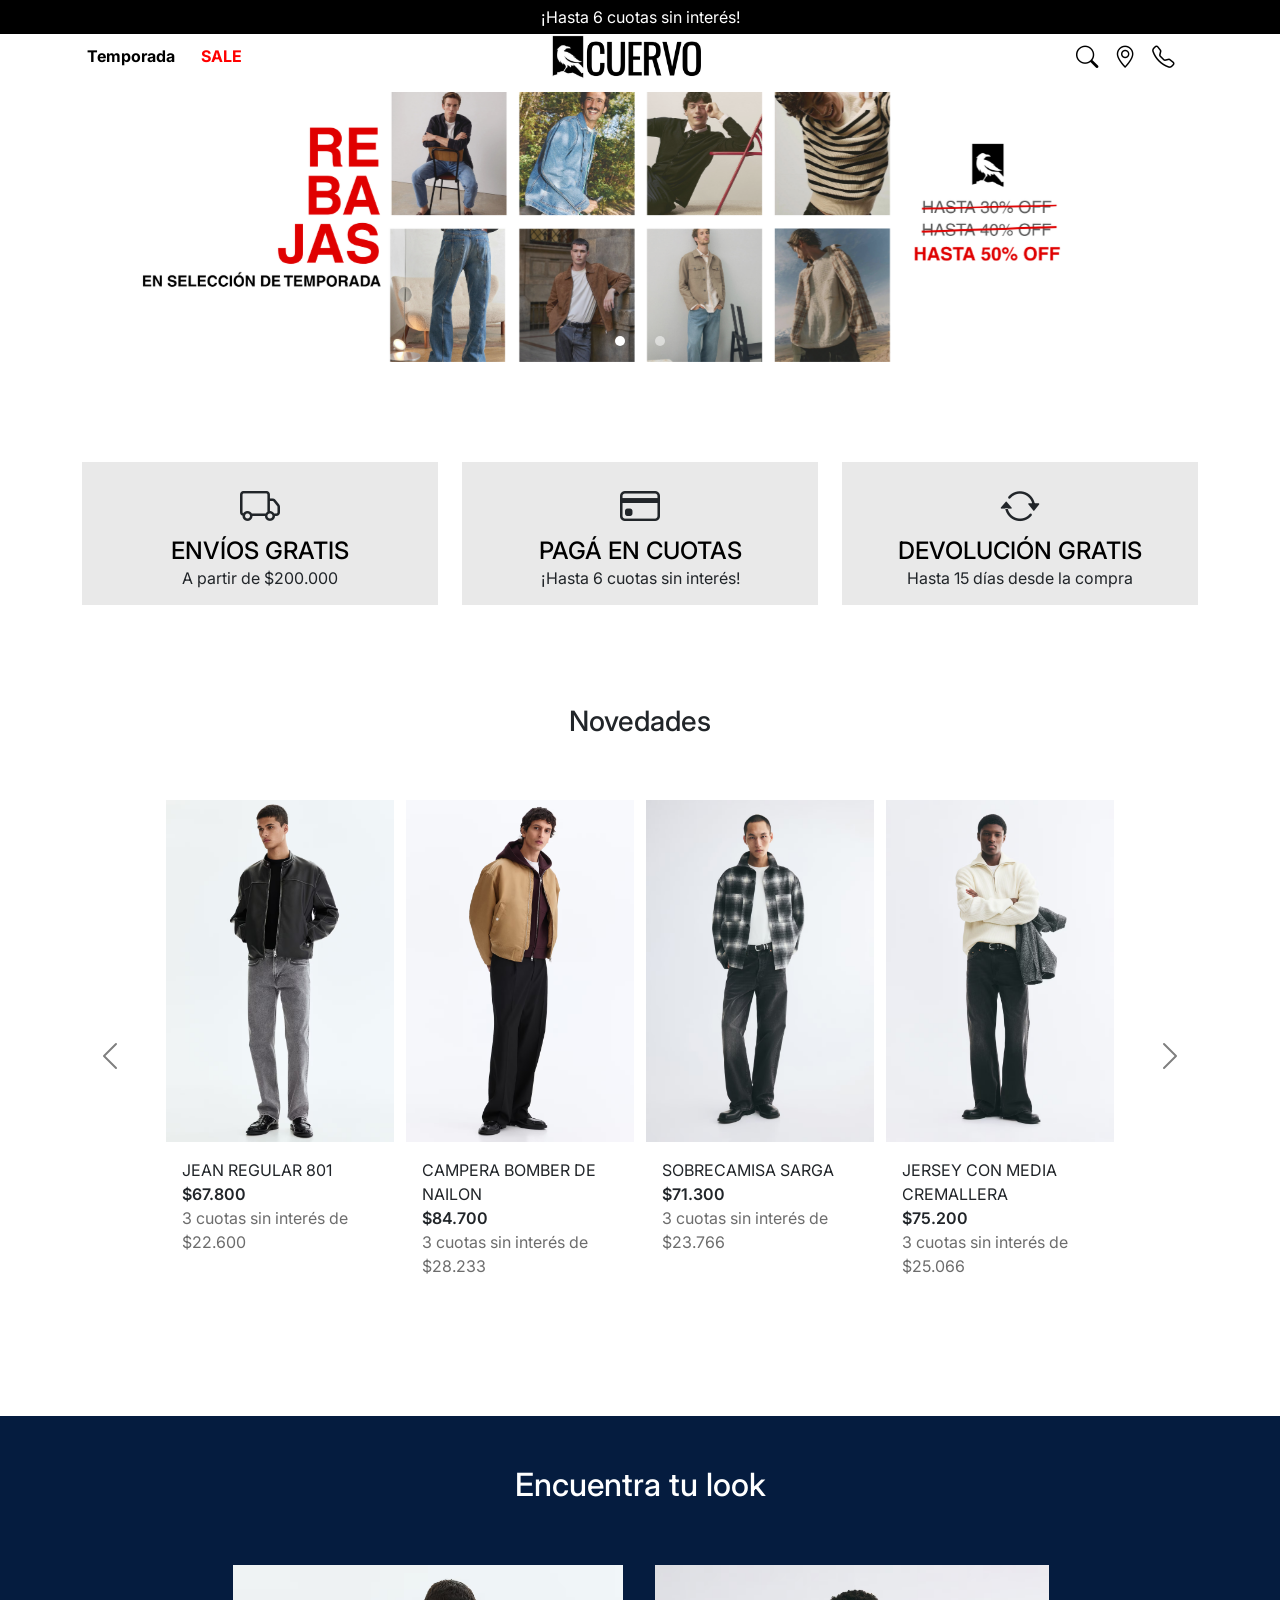
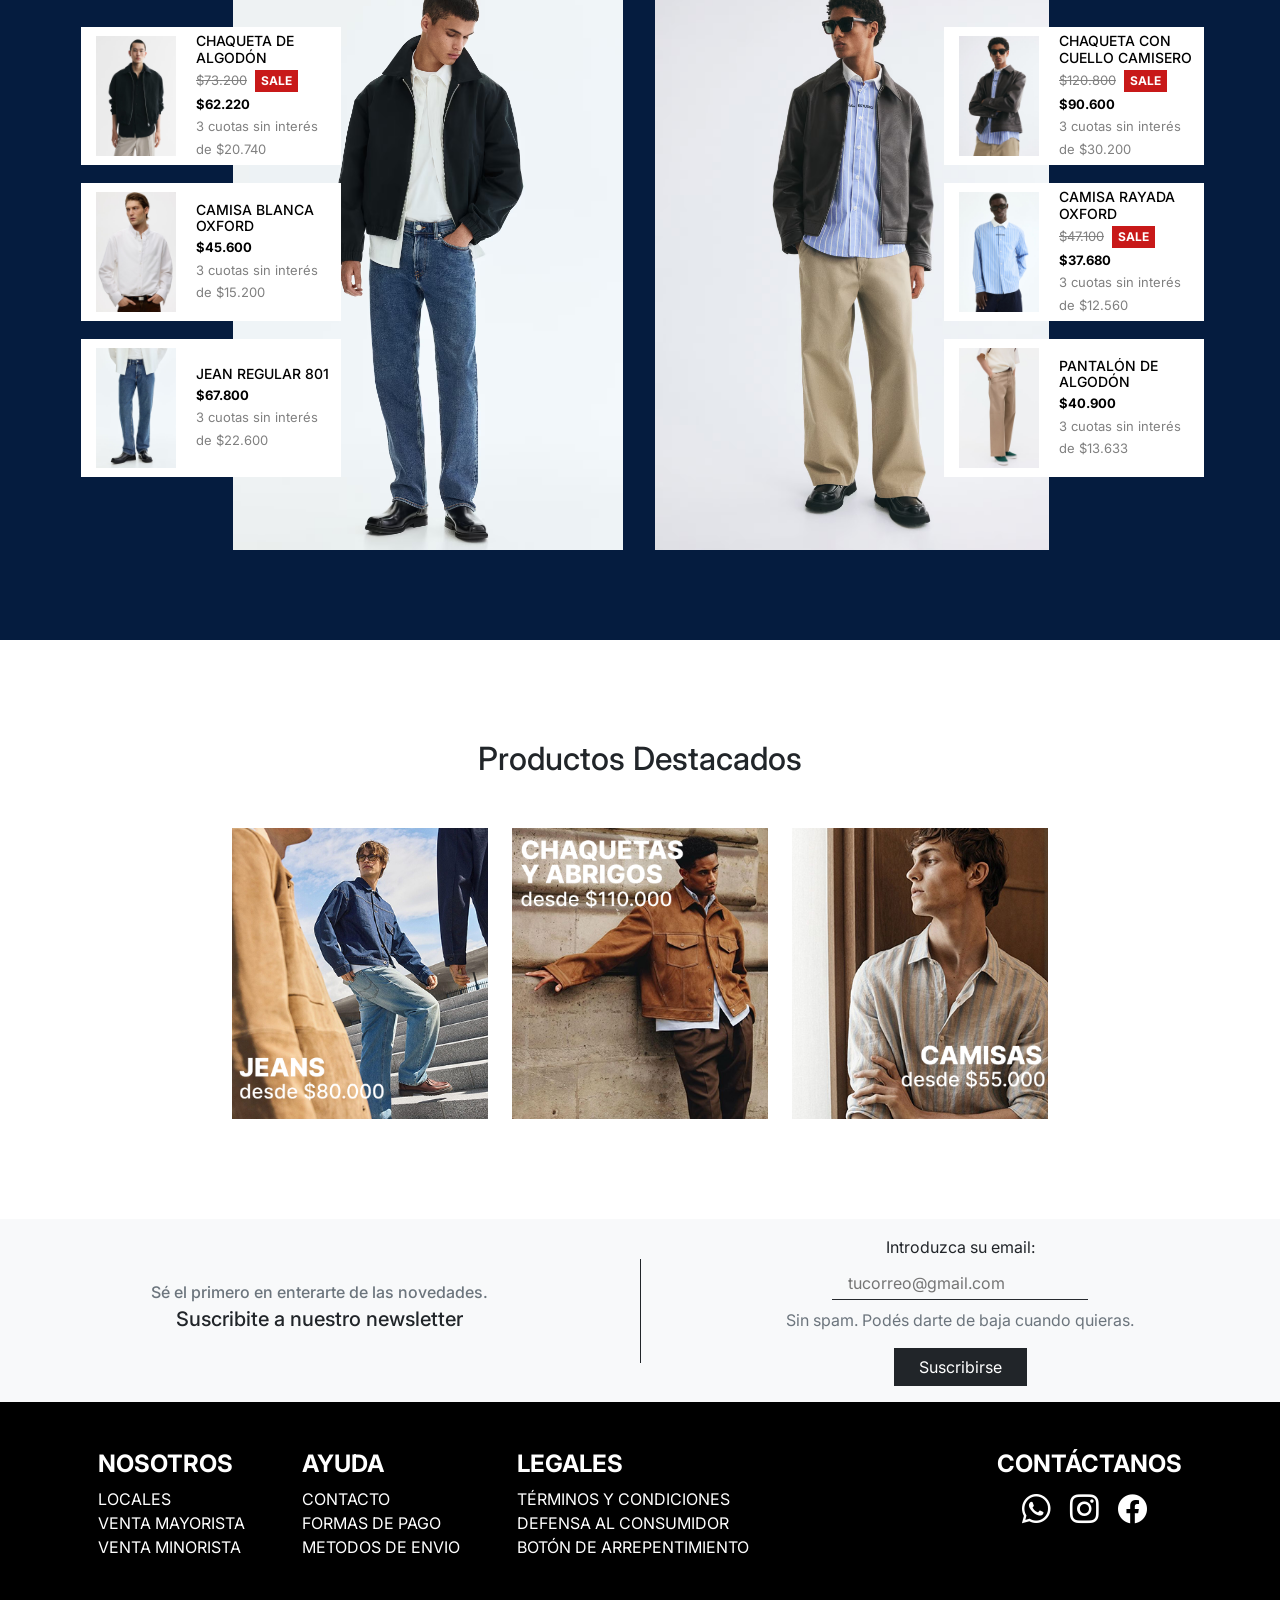
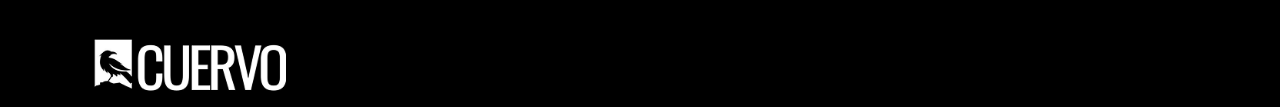
==== index.html @ cdcd6f5b "Update index.html" ====
<!DOCTYPE html>
<html lang="es">
<head>
    <meta charset="UTF-8">
    <meta name="viewport" content="width=device-width, initial-scale=1.0">
    <title>Home</title>

    <link href="https://cdn.jsdelivr.net/npm/bootstrap@5.3.8/dist/css/bootstrap.min.css" rel="stylesheet" integrity="sha384-sRIl4kxILFvY47J16cr9ZwB07vP4J8+LH7qKQnuqkuIAvNWLzeN8tE5YBujZqJLB" crossorigin="anonymous">
    
    <!--ICONOS DE BOOTSTRAP-->
    <link rel="stylesheet" href="https://cdn.jsdelivr.net/npm/bootstrap-icons@1.13.2/font/bootstrap-icons.min.css">

    <!-- CSS propio: debe ir después de Bootstrap -->
    <link rel="stylesheet" href="styles.css">

    <link rel="shortcut icon" href="IMAGENES HOME/cuervoblack.png" type="image/png">

    <!-- Fuente Inter -->
    <link href="https://fonts.googleapis.com/css2?family=Inter:wght@400;500;600;700&display=swap" rel="stylesheet">
</head>

<body>
    <h1 class="visually-hidden">Cuervo – Indumentaria</h1>

<header> <!--encabezado del sitio: carrusel con mensajes + barra de navegacion-->
    <div id="mensajes" class="carousel slide" data-bs-ride="carousel" data-bs-pause="false" data-bs-interval="3000">
        <!--data-bs-pause="false": por defecto el carrusel se pausa en hover, asi no se pausa cuando se le pasa el mouse por encima-->

        <div class="carousel-inner">

            <div class="carousel-item active">
                <p class="mensaje-promo">¡Hasta 6 cuotas sin interés!</p>
            </div>

            <div class="carousel-item">
                <p class="mensaje-promo">¡Envíos a todo el país!</p>
            </div>

            <div class="carousel-item">
                <p class="mensaje-promo">¡Descubrí tu próximo look!</p>
            </div>
        </div>
    </div>


<nav class="navbar bg-white" id="cabecera">
    <!--navbar: establece que el elemento es una barra de navegacion-->
    <div class="container">
        <div class="row align-items-center w-100">

            <!-- Enlaces-->
            <div class="col d-none d-xl-flex">
                <ul class="nav nav-underline flex-nowrap">
                    <li class="nav-item">
                        <a class="nav-link enlaces-paginas" aria-current="page" href="temporada.html">Temporada</a>
                    </li>
                    
                    <li class="nav-item">
                        <a class="nav-link enlaces-paginas" id="enlace-sale" href="sale.html">SALE</a>
                    </li>
                </ul>
            </div>

            <!-- menu desplegable para celulares -->
            <div class="col-auto menu-movil d-flex align-items-center gap-3 d-xl-none">
                <div class="dropdown">
                    <button class="btn p-0 border-0" type="button"
                            data-bs-toggle="dropdown" aria-expanded="false"
                            aria-label="Abrir menú">
                        <i class="bi bi-list icono-cabecera"></i>
                    </button>

                    <ul class="dropdown-menu menu-desplegable-movil">
    <li><a class="dropdown-item enlaces-paginas" href="temporada.html">Temporada</a></li>
    <li><a class="dropdown-item enlaces-paginas" id="enlace-sale" href="sale.html">SALE</a></li>
    <li><hr class="dropdown-divider"></li>
    <li><a class="dropdown-item enlaces-paginas" href="locales.html"><i class="bi bi-geo-alt me-2"></i>Ubicación</a></li>
    <li><a class="dropdown-item enlaces-paginas" href="contactanos.html"><i class="bi bi-people me-2"></i>Contáctanos</a></li>
</ul>
                </div>

                <!-- buscador movil -->
<button class="icono-cabecera border-0 bg-transparent p-0" 
        type="button" 
        data-bs-toggle="modal" 
        data-bs-target="#modalBusqueda"
        aria-label="Buscar">
    <i class="bi bi-search"></i>
</button>            </div>

            <div class="col-auto logo-cabecera">
                <!--col-auto hace que el elemento ocupe solo el ancho que necesita su contenido. Todo el resto de espacio que sobra se divide en partes iguales entre los dos col -> el logo queda exactamente en el centro-->
                <a class="navbar-brand m-0" href="index.html">
                    <!--navbar-brand: clase de Bootstrap para el logo o nombre de la marca dentro de un navbar. Pone margin para separarlo del siguiente elemento, padding, sin subrayado al pasar mouse (como tiene <a>)...-->
                    <img src="IMAGENES HOME/logo-blanco.png" alt="logo blanco Cuervo" id="imagen-cabecera">
                </a>
            </div>

            <!-- iconos -->
           <div id="opciones-cabecera" class="col d-none d-xl-flex justify-content-end align-items-center gap-3">
    <!-- BUSCADOR PC -->
<button class="icono-cabecera border-0 bg-transparent p-0"
        type="button"
        data-bs-toggle="modal"
        data-bs-target="#modalBusqueda"
        aria-label="Buscar">
    <i class="bi bi-search"></i>
</button>
    <a class="icono-cabecera" href="locales.html" title="Ubicación">
        <i class="bi bi-geo-alt"></i>
    </a>
    <a class="icono-cabecera" href="contactanos.html" title="Contáctanos">
        <i class="bi bi-telephone"></i>
    </a>
</div>

            <!-- cuenta y bolso para celulares -->
            <div class="col-auto iconos-movil d-flex align-items-center gap-3 d-xl-none">
                                
            </div>

        </div>
    </div>
</nav>

</header>


    <!-- Bootstrap: activa el carrusel y permite el deslizamiento -->
    <div id="bannerCarrusel" class="carousel slide" data-bs-ride="carousel" data-bs-interval="3000">

        <!-- Bootstrap: muestra los indicadores para cambiar de imagen -->
    <div class="carousel-indicators">
        <button type="button" data-bs-target="#bannerCarrusel"
        data-bs-slide-to="0" class="active"
        aria-current="true" aria-label="Imagen 1"></button>

        <button type="button" data-bs-target="#bannerCarrusel"
        data-bs-slide-to="1" aria-label="Imagen 2"></button>

        <button type="button" data-bs-target="#bannerCarrusel"
        data-bs-slide-to="2" aria-label="Imagen 3"></button>
    </div>

    <!-- Bootstrap: organiza las imagenes del carrusel -->
    <div class="carousel-inner">
        <!-- Bootstrap: define cada diapositiva del carrusel -->
        <div class="carousel-item active">
            <img src="IMAGENES HOME/home-banner-rebajas.png" class="d-block w-100 d-none d-md-block" alt="Banner 1" alt="Banner rebajas">

            <!-- Banner celular -->
            <img src="IMAGENES HOME/home-banner-rebajas-celular.png" class="d-block w-100 d-md-none bannerCelular" alt="Banner rebajas">

        </div>

        <div class="carousel-item">
            <img src="IMAGENES HOME/home-banner-denim.png" class="d-block w-100 d-none d-md-block" alt="Banner denim">

            <!-- Banner celular -->
             <img src="IMAGENES HOME/home-banner-denim-celular.png" class="d-block w-100 d-md-none bannerCelular" alt="Banner denim">
        </div>

        <div class="carousel-item">
            <img src="IMAGENES HOME/home-banner-nuevacoleccion.png" class="d-block w-100 d-none d-md-block" alt="Banner nueva colección">
            <!-- Banner celular -->
            <img src="IMAGENES HOME/home-banner-nuevacoleccion-celular.png" class="d-block w-100 d-md-none bannerCelular" alt="Banner nueva colección">
        </div>

    </div>
</div>


    <!-- Bootstrap: d-flex, align-items-center, justify-content-center -->
    <!-- Acomoda los elementos en fila y los centra horizontal y verticalmente -->
    
    <!--SECCION DE TARJETAS-->
    <section class="container separacion-secciones"> <!--Es el contenedor de las tarjetas de información-->
    <!--PARA RESOLUCIÓN CELULAR-->
        <div id="carouselExampleIndicators" class="carousel carousel-dark slide d-md-none pb-5"> <!--Aplica display: none desde el breakpoint md (768px) de ahi a pantallas mas grandes-->
            <div class="carousel-indicators">
                <button type="button" data-bs-target="#carouselExampleIndicators" data-bs-slide-to="0" class="active" aria-current="true" aria-label="Slide 1"></button>
                <button type="button" data-bs-target="#carouselExampleIndicators" data-bs-slide-to="1" aria-label="Slide 2"></button>
                <button type="button" data-bs-target="#carouselExampleIndicators" data-bs-slide-to="2" aria-label="Slide 3"></button>
            </div>
            <div class="carousel-inner">
                <div class="carousel-item active">
                    <article class="rectangulo-info h-100">
                        <i class="bi bi-truck icono-info"></i>
                        <h4>ENVÍOS GRATIS</h4>
                        <p>A partir de $200.000</p>
                    </article>
                </div>
                <div class="carousel-item">
                    <article class="rectangulo-info h-100">
                        <i class="bi bi-credit-card icono-info"></i>
                        <h4>PAGÁ EN CUOTAS</h4>
                        <p>Hasta 6 cuotas sin interés</p>
                    </article>
                </div>
                <div class="carousel-item">
                    <article class="rectangulo-info h-100">
                        <i class="bi bi-arrow-repeat icono-info"></i>
                        <h4>DEVOLUCIÓN GRATIS</h4>
                        <p>Hasta 15 días desde la compra</p>
                    </article>
                </div>
            </div>
            <!--Por defecto los controles de Bootstrap (carousel-control-prev y carousel-control-next) van encima de la tarjeta, posicionados de forma absoluta dentro del carrusel (que tiene position relative)-->
        </div>
        <!--PARA RESOLUCION DE ESCRITORIO-->
        <div class=" row d-none d-md-flex"> <!--row: define fila -> hijo directo del contenedor-->
            <div class="col">
                <article class="rectangulo-info h-100"> <!--col: define columnas de la fila-->
                    <i class="bi bi-truck icono-info"></i>
                    <!--BS utiliza etiqueta <i> como un contenedor vacio donde dibujar el icono
                    Tiene dos clases: bi (le avisa al navegador que ese elemento usa la fuente de iconos) y bi-truck (cual es el icono)-->
                    <h4>ENVÍOS GRATIS</h4>
                    <p>A partir de $200.000</p>
                </article>
            </div>
            <div class="col">
                <article class="rectangulo-info h-100">
                    <i class="bi bi-credit-card icono-info"></i>
                    <h4>PAGÁ EN CUOTAS</h4>
                    <p>¡Hasta 6 cuotas sin interés!</p>
                </article>
            </div>
            <div class="col">
                <article class="rectangulo-info h-100">
                    <i class="bi bi-arrow-repeat icono-info"></i>
                    <h4>DEVOLUCIÓN GRATIS</h4>
                    <p>Hasta 15 días desde la compra</p>
                </article>
            </div>
        </div>
    </section>


<!-- CARRUSEL DE PRODUCTOS -->
<section class="separacion-secciones">
     <div class="container"> <!--container envuelve novedades + carrusel-->
        <div class="col-12">
        <h3 class="text-center separacion-encabezado">Novedades</h3>
        </div>
        <div id="carouselExample" class="carousel slide d-none d-md-block"><!--carrusel-->
            <div class="carousel-inner">
                <div class="carousel-item itemPrenda active">
                    <div class="row row-cols-4 g-1"> <!--define fila con 4 columnas-->

                        <!--1era tanda-->
                        <div class="col">
                            <a href="#" class="enlace-prenda">
                                <div class="card tarjetaPrenda tarjeta border-0 p-1"> <!--tarjeta-->
                                <!---bs-card-border-radius: 0 pone en 0 el redondeo de las esquinas-->
                                    <div class="contenedorImagenes"> <!--contenedor que agrupa las dos imagenes -> Sirve como punto de referencia para posicionar la segunda sobre la primera y para detectar hover-->
                                        <img src="IMAGENES HOME/jean-regular-gris1.png" class="img-fluid imgPrenda d-block w-100" alt="jean gris"> <!--imagen normal-->
                                        <!--w-100 para que ocupe el 100% del contenedor-->
                                        <img src="IMAGENES HOME/jean-regular-gris2.png" class="imgHover" alt="jean gris alternativa"> <!--imagen hover-->
                                    </div>
                                    <div class="card-body">
                                        <p class="nombrePrenda">JEAN REGULAR 801</p>
                                        <p class="precioPrenda">$67.800</p>
                                        <p class="cuotasPrenda">3 cuotas sin interés de $22.600</p>
                                    </div> <!--cierra card-body-->
                                </div> <!--cierra card-->
                            </a>
                        </div> <!--cierra col-->
                        <div class="col">
                            <a href="#" class="enlace-prenda">
                                <div class="card tarjetaPrenda border-0 p-1">
                                    <div class="contenedorImagenes">
                                        <img src="IMAGENES HOME/campera-bomber-cafe1.png" class="img-fluid imgPrenda d-block w-100" alt="campera bomber"> <!--imagen normal-->
                                        <!--w-100 para que ocupe el 100% del contenedor-->
                                        <img src="IMAGENES HOME/campera-bomber-cafe2.png" class="imgHover" alt="campera bomber alternativa"> <!--imagen hover-->
                                    </div>
                                    <div class="card-body">
                                        <p class="nombrePrenda">CAMPERA BOMBER DE NAILON</p>
                                        <p class="precioPrenda">$84.700</p>
                                        <p class="cuotasPrenda">3 cuotas sin interés de $28.233</p>
                                    </div> <!--cierra card-body-->
                                </div> <!--cierra card-->
                            </a>
                        </div> <!--cierra col-->
                        <div class="col">
                            <div class="card tarjetaPrenda border-0 p-1">
                                <div class="contenedorImagenes">
                                    <img src="IMAGENES HOME/campera-sarga-gris1.png" class="img-fluid imgPrenda d-block w-100" alt="campera sarga"> <!--imagen normal-->
                                        <!--w-100 para que ocupe el 100% del contenedor-->
                                    <img src="IMAGENES HOME/campera-sarga-gris2.png" class="imgHover" alt="campera sarga alternativa"> <!--imagen hover-->
                                </div>
                                <div class="card-body">
                                    <p class="nombrePrenda">SOBRECAMISA SARGA</p>
                                    <p class="precioPrenda">$71.300</p>
                                    <p class="cuotasPrenda">3 cuotas sin interés de $23.766</p>
                                </div> <!--cierra card-body-->
                            </div> <!--cierra card-->
                        </div> <!--cierra col-->
                        <div class="col">
                            <div class="card tarjetaPrenda border-0 p-1">
                                <div class="contenedorImagenes">
                                    <img src="IMAGENES HOME/jersey-crema1.png" class="img-fluid imgPrenda d-block w-100" alt="jersey"> <!--imagen normal-->
                                        <!--w-100 para que ocupe el 100% del contenedor-->
                                    <img src="IMAGENES HOME/jersey-crema2.png" class="imgHover" alt="jersey alternativa"> <!--imagen hover-->
                                </div>
                                <div class="card-body">
                                    <p class="nombrePrenda">JERSEY CON MEDIA CREMALLERA</p>
                                    <p class="precioPrenda">$75.200</p>
                                    <p class="cuotasPrenda">3 cuotas sin interés de $25.066</p>
                                </div> <!--cierra card-body-->
                            </div> <!--cierra card-->
                        </div> <!--cierra col-->
                    </div>
                </div>
                <div class="carousel-item itemPrenda">
                    <div class="row row-cols-4 g-1"> <!--define fila con 4 columnas-->

                        <!--2da tanda-->
                        <div class="col">
                            <div class="card tarjetaPrenda border-0 p-1"> <!--tarjeta-->
                                <div class="contenedorImagenes">
                                    <img src="IMAGENES HOME/polo-rugby-azul1.png" class="img-fluid imgPrenda d-block w-100" alt="polo"> <!--imagen normal-->
                                        <!--w-100 para que ocupe el 100% del contenedor-->
                                    <img src="IMAGENES HOME/polo-rugby-azul2.png" class="imgHover" alt="polo alternativa"> <!--imagen hover-->
                                </div>
                                <div class="card-body">
                                    <p class="nombrePrenda">POLO DE RUGBY EN ALGODÓN</p>
                                    <p class="precioPrenda">$43.900</p>
                                    <p class="cuotasPrenda">3 cuotas sin interés de $14.633</p>
                                </div> <!--cierra card-body-->
                            </div> <!--cierra card-->
                        </div> <!--cierra col-->
                        <div class="col">
                            <div class="card tarjetaPrenda border-0 p-1">
                                <div class="contenedorImagenes">
                                    <img src="IMAGENES HOME/jean-recto-azul1.png" class="img-fluid imgPrenda d-block w-100" alt="jean azul"> <!--imagen normal-->
                                        <!--w-100 para que ocupe el 100% del contenedor-->
                                    <img src="IMAGENES HOME/jean-recto-azul2.png" class="img-fluid imgHover" alt="jean azul alternativa"> <!--imagen hover-->
                                </div>
                                <div class="card-body">
                                    <p class="nombrePrenda">JEAN REGULAR 801</p>
                                    <p class="precioPrenda">$67.800</p>
                                    <p class="cuotasPrenda">3 cuotas sin interés de $22.600</p>
                                </div> <!--cierra card-body-->
                            </div> <!--cierra card-->
                        </div> <!--cierra col-->
                        <div class="col">
                            <div class="card tarjetaPrenda border-0 p-1">
                                <div class="contenedorImagenes">
                                    <img src="IMAGENES HOME/camisa-blanca1.png" class="img-fluid imgPrenda d-block w-100" alt="camisa blanca"> <!--imagen normal-->
                                        <!--w-100 para que ocupe el 100% del contenedor-->
                                    <img src="IMAGENES HOME/camisa-blanca-look1.png" class="imgHover" alt="camisa blanca alternativa"> <!--imagen hover-->
                                </div>
                                <div class="card-body">
                                    <p class="nombrePrenda">CAMISA OXFORD BLANCA</p>
                                    <p class="precioPrenda">$45.600</p>
                                    <p class="cuotasPrenda">3 cuotas sin interés de $15.200</p>
                                </div> <!--cierra card-body-->
                            </div> <!--cierra card-->
                        </div> <!--cierra col-->
                        <div class="col">
                            <div class="card tarjetaPrenda border-0 p-1">
                                <div class="contenedorImagenes">
                                    <img src="IMAGENES HOME/pantalon-beige1.png" class="img-fluid imgPrenda d-block w-100" alt="pantalon beige"> <!--imagen normal-->
                                        <!--w-100 para que ocupe el 100% del contenedor-->
                                    <img src="IMAGENES HOME/pantalones-beige-look2.png" class="imgHover" alt="pantalon beige alternativa"> <!--imagen hover-->
                                </div>
                                <div class="card-body">
                                    <p class="nombrePrenda">PANTALÓN DE ALGODÓN</p>
                                    <p class="precioPrenda">$40.900</p>
                                    <p class="cuotasPrenda">3 cuotas sin interés de $13.633</p>
                                </div> <!--cierra card-body-->
                            </div> <!--cierra card-->
                        </div> <!--cierra col-->

                    </div>

                </div>
            </div>
            <!--BOTONES PARA CONTROLAR CARRUSEL (hermanos de carrusel-item)-->
            <button class="carousel-control-prev" type="button" data-bs-target="#carouselExample" data-bs-slide="prev">
                <span class="carousel-control-prev-icon" aria-hidden="true"></span>
                <span class="visually-hidden">Previous</span>
            </button>
            <button class="carousel-control-next" type="button" data-bs-target="#carouselExample" data-bs-slide="next">
                <span class="carousel-control-next-icon" aria-hidden="true"></span>
                <span class="visually-hidden">Next</span>
            </button>
        </div>
    </div>


<!-- CARRUSEL EXCLUSIVO PARA CELULARES -->
<div class="container d-block d-md-none">
    <div id="carouselCelular" class="carousel slide">

        <div class="carousel-inner">

            <!-- Primera pareja -->
            <div class="carousel-item active">
                <div class="row row-cols-2 g-2">

                    <!-- Jean regular gris -->
                            <div class="col">
                            <a href="#" class="enlace-prenda">
                                <div class="card tarjetaPrenda tarjeta border-0 p-1"> <!--tarjeta-->
                                <!---bs-card-border-radius: 0 pone en 0 el redondeo de las esquinas-->
                                    <div class="contenedorImagenes"> <!--contenedor que agrupa las dos imagenes -> Sirve como punto de referencia para posicionar la segunda sobre la primera y para detectar hover-->
                                        <img src="IMAGENES HOME/jean-regular-gris1.png" class="img-fluid imgPrenda d-block w-100" alt="jean gris"> <!--imagen normal-->
                                        <!--w-100 para que ocupe el 100% del contenedor-->
                                        <img src="IMAGENES HOME/jean-regular-gris2.png" class="imgHover" alt="jean gris alternativa"> <!--imagen hover-->
                                    </div>
                                    <div class="card-body">
                                        <p class="nombrePrenda">JEAN REGULAR 801</p>
                                        <p class="precioPrenda">$67.800</p>
                                        <p class="cuotasPrenda">3 cuotas sin interés de $22.600</p>
                                    </div> <!--cierra card-body-->
                                </div> <!--cierra card-->
                            </a>
                        </div> <!--cierra col-->

                    <!-- Campera bomber -->
                        <div class="col">
                            <a href="#" class="enlace-prenda">
                                <div class="card tarjetaPrenda border-0 p-1">
                                    <div class="contenedorImagenes">
                                        <img src="IMAGENES HOME/campera-bomber-cafe1.png" class="img-fluid imgPrenda d-block w-100" alt="campera bomber"> <!--imagen normal-->
                                        <!--w-100 para que ocupe el 100% del contenedor-->
                                        <img src="IMAGENES HOME/campera-bomber-cafe2.png" class="imgHover" alt="campera bomber alternativa"> <!--imagen hover-->
                                    </div>
                                    <div class="card-body">
                                        <p class="nombrePrenda">CAMPERA BOMBER DE NAILON</p>
                                        <p class="precioPrenda">$84.700</p>
                                        <p class="cuotasPrenda">3 cuotas sin interés de $28.233</p>
                                    </div> <!--cierra card-body-->
                                </div> <!--cierra card-->
                            </a>
                        </div> <!--cierra col-->

                </div>
            </div>

            <!-- Segunda pareja -->
            <div class="carousel-item">
                <div class="row row-cols-2 g-2">

                    <!-- Sobrecamisa sarga -->
                            <div class="col">
                            <div class="card tarjetaPrenda border-0 p-1">
                                <div class="contenedorImagenes">
                                    <img src="IMAGENES HOME/campera-sarga-gris1.png" class="img-fluid imgPrenda d-block w-100" alt="campera sarga"> <!--imagen normal-->
                                        <!--w-100 para que ocupe el 100% del contenedor-->
                                    <img src="IMAGENES HOME/campera-sarga-gris2.png" class="imgHover" alt="campera sarga alternativa"> <!--imagen hover-->
                                </div>
                                <div class="card-body">
                                    <p class="nombrePrenda">SOBRECAMISA SARGA</p>
                                    <p class="precioPrenda">$71.300</p>
                                    <p class="cuotasPrenda">3 cuotas sin interés de $23.766</p>
                                </div> <!--cierra card-body-->
                            </div> <!--cierra card-->
                        </div> <!--cierra col-->

                    <!-- Jersey crema -->
                    <div class="col">
                            <div class="card tarjetaPrenda border-0 p-1">
                                <div class="contenedorImagenes">
                                    <img src="IMAGENES HOME/jersey-crema1.png" class="img-fluid imgPrenda d-block w-100" alt="jersey"> <!--imagen normal-->
                                        <!--w-100 para que ocupe el 100% del contenedor-->
                                    <img src="IMAGENES HOME/jersey-crema2.png" class="imgHover" alt="jersey alternativa"> <!--imagen hover-->
                                </div>
                                <div class="card-body">
                                    <p class="nombrePrenda">JERSEY CON MEDIA CREMALLERA</p>
                                    <p class="precioPrenda">$75.200</p>
                                    <p class="cuotasPrenda">3 cuotas sin interés de $25.066</p>
                                </div> <!--cierra card-body-->
                            </div> <!--cierra card-->
                        </div> <!--cierra col-->

                </div>
            </div>

            <!-- Tercera pareja -->
            <div class="carousel-item">
                <div class="row row-cols-2 g-2">

                    <!-- Polo de rugby -->
                    <div class="col">
                            <div class="card tarjetaPrenda border-0 p-1"> <!--tarjeta-->
                                <div class="contenedorImagenes">
                                    <img src="IMAGENES HOME/polo-rugby-azul1.png" class="img-fluid imgPrenda d-block w-100" alt="polo"> <!--imagen normal-->
                                        <!--w-100 para que ocupe el 100% del contenedor-->
                                    <img src="IMAGENES HOME/polo-rugby-azul2.png" class="imgHover" alt="polo alternativa"> <!--imagen hover-->
                                </div>
                                <div class="card-body">
                                    <p class="nombrePrenda">POLO DE RUGBY EN ALGODÓN</p>
                                    <p class="precioPrenda">$43.900</p>
                                    <p class="cuotasPrenda">3 cuotas sin interés de $14.633</p>
                                </div> <!--cierra card-body-->
                            </div> <!--cierra card-->
                        </div> <!--cierra col-->

                    <!-- Jean recto azul -->
                    <div class="col">
                            <div class="card tarjetaPrenda border-0 p-1">
                                <div class="contenedorImagenes">
                                    <img src="IMAGENES HOME/jean-recto-azul1.png" class="img-fluid imgPrenda d-block w-100" alt="jean azul"> <!--imagen normal-->
                                        <!--w-100 para que ocupe el 100% del contenedor-->
                                    <img src="IMAGENES HOME/jean-recto-azul2.png" class="img-fluid imgHover" alt="jean azul alternativa"> <!--imagen hover-->
                                </div>
                                <div class="card-body">
                                    <p class="nombrePrenda">JEAN REGULAR 801</p>
                                    <p class="precioPrenda">$67.800</p>
                                    <p class="cuotasPrenda">3 cuotas sin interés de $22.600</p>
                                </div> <!--cierra card-body-->
                            </div> <!--cierra card-->
                        </div> <!--cierra col-->

                </div>
            </div>

            <!-- Cuarta pareja -->
            <div class="carousel-item">
                <div class="row row-cols-2 g-2">

                    <!-- Camisa Oxford blanca -->
                    <div class="col">
                            <div class="card tarjetaPrenda border-0 p-1">
                                <div class="contenedorImagenes">
                                    <img src="IMAGENES HOME/camisa-blanca1.png" class="img-fluid imgPrenda d-block w-100" alt="camisa blanca"> <!--imagen normal-->
                                        <!--w-100 para que ocupe el 100% del contenedor-->
                                    <img src="IMAGENES HOME/camisa-blanca-look1.png" class="imgHover" alt="camisa blanca alternativa"> <!--imagen hover-->
                                </div>
                                <div class="card-body">
                                    <p class="nombrePrenda">CAMISA OXFORD BLANCA</p>
                                    <p class="precioPrenda">$45.600</p>
                                    <p class="cuotasPrenda">3 cuotas sin interés de $15.200</p>
                                </div> <!--cierra card-body-->
                            </div> <!--cierra card-->
                        </div> <!--cierra col-->

                    <!-- Pantalón beige -->
                    <div class="col">
                            <div class="card tarjetaPrenda border-0 p-1">
                                <div class="contenedorImagenes">
                                    <img src="IMAGENES HOME/pantalon-beige1.png" class="img-fluid imgPrenda d-block w-100" alt="pantalon beige"> <!--imagen normal-->
                                        <!--w-100 para que ocupe el 100% del contenedor-->
                                    <img src="IMAGENES HOME/pantalones-beige-look2.png" class="imgHover" alt="pantalon beige alternativa"> <!--imagen hover-->
                                </div>
                                <div class="card-body">
                                    <p class="nombrePrenda">PANTALÓN DE ALGODÓN</p>
                                    <p class="precioPrenda">$40.900</p>
                                    <p class="cuotasPrenda">3 cuotas sin interés de $13.633</p>
                                </div> <!--cierra card-body-->
                            </div> <!--cierra card-->
                        </div> <!--cierra col-->

                </div>
            </div>

        </div>

        <!-- Flecha anterior -->
        <button class="carousel-control-prev" type="button"
                data-bs-target="#carouselCelular" data-bs-slide="prev">
            <span class="carousel-control-prev-icon" aria-hidden="true"></span>
            <span class="visually-hidden">Anterior</span>
        </button>

        <!-- Flecha siguiente -->
        <button class="carousel-control-next" type="button"
                data-bs-target="#carouselCelular" data-bs-slide="next">
            <span class="carousel-control-next-icon" aria-hidden="true"></span>
            <span class="visually-hidden">Siguiente</span>
        </button>

    </div>
</div>

</section>

   
    


<!-- SECCIÓN ENCUENTRA TU LOOK - PC -->
<section class="look relleno-secciones separacion-secciones d-none d-md-block">

    <div class="container">
        <div class="row">
            <div class="col-12">
                <h2 class="encuentra">Encuentra tu look</h2>
            </div>
        </div>

        <div class="row">
            <div class="col-12">
                <div class="relleno-secciones d-flex justify-content-center align-items-center">

                    <!-- LOOK 1 -->
                    <div class="imagen-look position-relative">
                        <div class="imagen-hover-contenedor">
                            <img src="IMAGENES HOME/encuentra-look1.png" class="looks1" alt="Look 1">
                            <img src="IMAGENES HOME/look1-alternativo.png" class="imagen-hover-look" alt="Look 1 alternativa">
                        </div>

                        <div class="vstack gap-2 contenedores position-absolute">
                            <div class="promo d-flex align-items-center">
                                <img src="IMAGENES HOME/campera-negra-look1.png" alt="Chaqueta algodón negra">
                                <div class="info-promo d-flex flex-column">
                                    <a href="#"><h3>CHAQUETA DE ALGODÓN</h3></a>
                                    <div class="d-flex align-items-center gap-2">
                                        <p class="precio-anterior">$73.200</p>
                                        <span class="sale">SALE</span>
                                    </div>
                                    <p class="precio-actual">$62.220</p>
                                    <p>3 cuotas sin interés</p>
                                    <p>de $20.740</p>
                                </div>
                            </div>

                            <div class="promo d-flex align-items-center">
                                <img src="IMAGENES HOME/camisa-blanca-look1.png" alt="Camisa blanca">
                                <div class="info-promo d-flex flex-column">
                                    <a href="#"><h3>CAMISA BLANCA OXFORD</h3></a>
                                    <p class="precio-actual">$45.600</p>
                                    <p>3 cuotas sin interés</p>
                                    <p>de $15.200</p>
                                </div>
                            </div>

                            <div class="promo d-flex align-items-center">
                                <img src="IMAGENES HOME/jean-azul-look1.png" alt="Jean azul">
                                <div class="info-promo d-flex flex-column">
                                    <a href="#"><h3>JEAN REGULAR 801</h3></a>
                                    <p class="precio-actual">$67.800</p>
                                    <p>3 cuotas sin interés</p>
                                    <p>de $22.600</p>
                                </div>
                            </div>
                        </div>
                    </div>

                    <!-- LOOK 2 -->
                    <div class="imagen-look derecha position-relative">
                        <div class="imagen-hover-contenedor">
                            <img src="IMAGENES HOME/encuentra-look2.png" class="looks2" alt="Look 2">
                            <img src="IMAGENES HOME/look2-alternativo.png" class="imagen-hover-look" alt="Look 2 alternativa">
                        </div>

                        <div class="vstack gap-2 contenedores position-absolute">
                            <div class="promo d-flex align-items-center">
                                <img src="IMAGENES HOME/chaqueta-marron-look2.png" alt="Chaqueta marrón">
                                <div class="info-promo d-flex flex-column">
                                    <a href="#"><h3>CHAQUETA CON CUELLO CAMISERO</h3></a>
                                    <div class="d-flex align-items-center gap-2">
                                        <p class="precio-anterior">$120.800</p>
                                        <span class="sale">SALE</span>
                                    </div>
                                    <p class="precio-actual">$90.600</p>
                                    <p>3 cuotas sin interés</p>
                                    <p>de $30.200</p>
                                </div>
                            </div>

                            <div class="promo d-flex align-items-center">
                                <img src="IMAGENES HOME/camisa-rayada-look2.png" alt="Camisa rayada celeste">
                                <div class="info-promo d-flex flex-column">
                                    <a href="#"><h3>CAMISA RAYADA OXFORD</h3></a>
                                    <div class="d-flex align-items-center gap-2">
                                        <p class="precio-anterior">$47.100</p>
                                        <span class="sale">SALE</span>
                                    </div>
                                    <p class="precio-actual">$37.680</p>
                                    <p>3 cuotas sin interés</p>
                                    <p>de $12.560</p>
                                </div>
                            </div>

                            <div class="promo d-flex align-items-center">
                                <img src="IMAGENES HOME/pantalones-beige-look2.png" alt="Pantalón beige">
                                <div class="info-promo d-flex flex-column">
                                    <a href="#"><h3>PANTALÓN DE ALGODÓN</h3></a>
                                    <p class="precio-actual">$40.900</p>
                                    <p>3 cuotas sin interés</p>
                                    <p>de $13.633</p>
                                </div>
                            </div>
                        </div>
                    </div>

                </div>
            </div>
        </div>
    </div>
</section>


<!-- SECCIÓN ENCUENTRA TU LOOK - CELULAR -->
<section class="look-movil relleno-secciones separacion-secciones">
    <div class="container">

        <h2 class="encuentra text-center">Encuentra tu look</h2>

        <div id="carruselLooks" class="carousel slide"
     data-bs-ride="carousel" data-bs-interval="4000">
            <div class="carousel-inner">

                <!-- LOOK 1 -->
                <div class="carousel-item active">
                    <div class="look-movil-contenido">

                        <div class="productos-look-movil">
                            <div class="producto-movil">
                                <img src="IMAGENES HOME/campera-negra-look1.png" alt="Chaqueta negra">
                                <div class="info-producto-movil">
                                    <h3>CHAQUETA DE ALGODÓN</h3>
                                    <p class="precio-anterior">$73.200 <span class="sale">SALE</span></p>
                                    <p class="precio-actual">$62.220</p>
                                    <p>3 cuotas sin interés</p>
                                    <p>de $20.740</p>
                                </div>
                            </div>

                            <div class="producto-movil">
                                <img src="IMAGENES HOME/camisa-blanca-look1.png" alt="Camisa blanca">
                                <div class="info-producto-movil">
                                    <h3>CAMISA BLANCA OXFORD</h3>
                                    <p class="precio-actual">$45.600</p>
                                    <p>3 cuotas sin interés</p>
                                    <p>de $15.200</p>
                                </div>
                            </div>

                            <div class="producto-movil">
                                <img src="IMAGENES HOME/jean-azul-look1.png" alt="Jean azul">
                                <div class="info-producto-movil">
                                    <h3>JEAN REGULAR 801</h3>
                                    <p class="precio-actual">$67.800</p>
                                    <p>3 cuotas sin interés</p>
                                    <p>de $22.600</p>
                                </div>
                            </div>
                        </div>

                        <div class="foto-look-movil">
                            <img src="IMAGENES HOME/encuentra-look1.png" alt="Look 1">
                        </div>

                    </div>
                </div>

                <!-- LOOK 2 -->
                <div class="carousel-item">
                    <div class="look-movil-contenido">

                        <div class="productos-look-movil">
                            <div class="producto-movil">
                                <img src="IMAGENES HOME/chaqueta-marron-look2.png" alt="Chaqueta marrón">
                                <div class="info-producto-movil">
                                    <h3>CHAQUETA CON CUELLO CAMISERO</h3>
                                    <p class="precio-anterior">$120.800 <span class="sale">SALE</span></p>
                                    <p class="precio-actual">$90.600</p>
                                    <p>3 cuotas sin interés</p>
                                    <p>de $30.200</p>
                                </div>
                            </div>

                            <div class="producto-movil">
                                <img src="IMAGENES HOME/camisa-rayada-look2.png" alt="Camisa rayada celeste">
                                <div class="info-producto-movil">
                                    <h3>CAMISA RAYADA OXFORD</h3>
                                    <p class="precio-anterior">$47.100 <span class="sale">SALE</span></p>
                                    <p class="precio-actual">$37.680</p>
                                    <p>3 cuotas sin interés</p>
                                    <p>de $12.560</p>
                                </div>
                            </div>

                            <div class="producto-movil">
                                <img src="IMAGENES HOME/pantalones-beige-look2.png" alt="Pantalón beige">
                                <div class="info-producto-movil">
                                    <h3>PANTALÓN DE ALGODÓN</h3>
                                    <p class="precio-actual">$40.900</p>
                                    <p>3 cuotas sin interés</p>
                                    <p>de $13.633</p>
                                </div>
                            </div>
                        </div>

                        <div class="foto-look-movil">
                            <img src="IMAGENES HOME/encuentra-look2.png" alt="Look 2">
                        </div>

                    </div>
                </div>

            </div>

            <!-- Indicadores de las diapositivas -->
            <div class="carousel-indicators">
                <button type="button" data-bs-target="#carruselLooks"
                        data-bs-slide-to="0" class="active"
                        aria-current="true" aria-label="Look 1"></button>
                <button type="button" data-bs-target="#carruselLooks"
                        data-bs-slide-to="1" aria-label="Look 2"></button>
            </div>
        </div>
    </div>
</section>



    <!--SECCION PRODUCTOS DESTACADOS-->
    <section class="container separacion-secciones">
        <h2 class="text-center m-0 separacion-encabezado">Productos Destacados</h2>
        <div class="row justify-content-center categorias">
        <!--gx-*: Define el padding horizontal de las columnas (la mitad del valor a cada lado) y ajusta el margen negativo de la fila -> el contenido sigue alineado con el resto del container-->
            <div class="col-auto">
                <!--col-auto: utilidad que, en grid, ajusta el ancho de la columna al contenido-->
                <a class="position-relative imagenCategoria" href="#">
                    <img class="tarjeta img-sin-texto" src="IMAGENES HOME/tarjeta-jeans-hover.png" alt="">
                    <!--imagen hover-->
                    <img class="tarjeta img-con-texto position-absolute top-0 start-0" src="IMAGENES HOME/tarjeta-jeans-texto.png" alt="Categoria de jeans"> <!--imagen normal-->
                    <!--la imagen deja de ocupar espacio, y se pone en la esquina superior de la referencia (<a>)-->
                    <div class="position-absolute contenidoCategoria d-md-none">
                        <span class="mensajeCategoria">JEANS</span>
                        <span class="botonCategoria">Explorá</span> <!--no se pueden anidar las etiquetas <a>, se le da estilo de boton al span-->
                    </div>
                    <span class="position-absolute top-0 start-0 h-100 w-100 mensaje">Ver JEANS</span>
                </a>
                    <!--position define como se ubica el elemento y con respecto a que
                    position: relative -> marca donde se va a superponer el elemento con position: absolute
                    position: absolute -> hace que el elemento se mueva respecto al ancestro mas cercano que no tenga position: static (con top, bottom start y end) -> Se superpone-->
            </div>
            <div class="col-auto">
                <a class="position-relative imagenCategoria" href="#">
                    <img class="tarjeta img-sin-texto" src="IMAGENES HOME/tarjeta-chaquetas-hover.png" alt="">
                    <!--imagen hover-->
                    <img class="tarjeta img-con-texto position-absolute top-0 start-0" src="IMAGENES HOME/tarjeta-chaquetas-texto.png" alt="Categoria de chaquetas y abrigos"> <!--imagen normal-->
                    <!--la imagen deja de ocupar espacio, y se pone en la esquina superior de la referencia (<a>)-->
                    <div class="position-absolute contenidoCategoria d-md-none">
                        <span class="mensajeCategoria">CHAQUETAS Y ABRIGOS</span>
                        <span class="botonCategoria">Explorá</span> <!--no se pueden anidar las etiquetas <a>, se le da estilo de boton al span-->
                    </div>
                    <span class="position-absolute top-0 start-0 h-100 w-100 mensaje">Ver CHAQUETAS Y ABRIGOS</span>
                </a>
            </div>
            <div class="col-auto">
                <a class="position-relative imagenCategoria" href="#">
                    <img class="tarjeta img-sin-texto" src="IMAGENES HOME/tarjeta-camisas-hover.png" alt="">
                    <!--imagen hover-->
                    <img class="tarjeta img-con-texto position-absolute top-0 start-0" src="IMAGENES HOME/tarjeta-camisas-texto.png" alt="Categoria de camisas"> <!--imagen normal-->
                    <!--la imagen deja de ocupar espacio, y se pone en la esquina superior de la referencia (<a>)-->
                    <div class="position-absolute contenidoCategoria d-md-none">
                        <span class="mensajeCategoria">CAMISAS</span>
                        <span class="botonCategoria">Explorá</span> <!--no se pueden anidar las etiquetas <a>, se le da estilo de boton al span-->
                    </div>
                    <span class="position-absolute top-0 start-0 h-100 w-100 mensaje">Ver CAMISAS</span>
                </a>
            </div>
        </div>
    </section>
    

<!--footer-->
<footer class="bg-black">
    <div class="container-fluid p-0">
        <div class="row align-items-center justify-content-center mb-5 py-3 bg-light g-0 m-0">
            <div class="col text-center border-end border-1 border-dark py-4">
                <!--le da color al fondo de gris claro-->
                <!--border-end: clase que agrega borde a la derecha de la columna-->
                <!--border-dark: le da borde negro
                border-1: le da grosor a borde de 1-->
                <h6 class="mb-1 text-secondary">Sé el primero en enterarte de las novedades.</h6>
                <!--text-secondary le da color gris al texto-->
                <h5>Suscribite a nuestro newsletter</h5>
            </div>
            <div class="col text-center">
                <form>
                    <div class="mb-2">
                        <label for="newsletter-email" class="form-label d-block">
                            Introduzca su email:
                        </label>
                        <!--form-label es clase que le da espacio abajo del label-->
                        <input type="email" class="inputEmail px-3 py-1" id="newsletter-email" required placeholder="tucorreo@gmail.com">
                        <p class="py-2 text-secondary">Sin spam. Podés darte de baja cuando quieras.</p>
                        <!--texto de ayuda o de aviso asociado al campo-->
                    </div>
                    <button type="submit" class="btn btn-dark enviarForm px-4">Suscribirse</button>
                </form>
            </div>
        </div>
    </div>

    <div class="container text-white">
        <div class="row seccionPie px-3 flex-nowrap">

            <div class="col-auto footer-col">
                <h4 class="mb-2">
                    <button class="footer-titulo" type="button" data-bs-toggle="collapse" data-bs-target="#footerNosotros" aria-expanded="false" aria-controls="footerNosotros">
                        NOSOTROS
                        <i class="bi bi-chevron-down d-md-none"></i>
                    </button>
                </h4>
                <div class="collapse d-md-block" id="footerNosotros">
                    <ul class="nav flex-column">
                        <li class="nav-item">
                            <a href="locales.html" class="enlace-footer">LOCALES</a>
                        </li>
                        <li class="nav-item">
                            <a href="#" class="enlace-footer">VENTA MAYORISTA</a>
                        </li>
                        <li class="nav-item">
                            <a href="#" class="enlace-footer">VENTA MINORISTA</a>
                        </li>
                    </ul>
                </div>
            </div>

            <div class="col-auto footer-col">
                <h4 class="mb-2">
                    <button class="footer-titulo" type="button" data-bs-toggle="collapse" data-bs-target="#footerAyuda" aria-expanded="false" aria-controls="footerAyuda">
                        AYUDA
                        <i class="bi bi-chevron-down d-md-none"></i>
                    </button>
                </h4>
                <div class="collapse d-md-block" id="footerAyuda">
                    <ul class="nav flex-column">
                        <li class="nav-item">
                            <a href="contactanos.html" class="enlace-footer">CONTACTO</a>
                        </li>
                        <li class="nav-item">
                            <a href="#" class="enlace-footer">FORMAS DE PAGO</a>
                        </li>
                        <li class="nav-item">
                            <a href="#" class="enlace-footer">METODOS DE ENVIO</a>
                        </li>
                    </ul>
                </div>
            </div>

            <div class="col-auto footer-col">
                <h4 class="mb-2">
                    <button class="footer-titulo" type="button" data-bs-toggle="collapse" data-bs-target="#footerLegales" aria-expanded="false" aria-controls="footerLegales">
                        LEGALES
                        <i class="bi bi-chevron-down d-md-none"></i>
                    </button>
                </h4>
                <div class="collapse d-md-block" id="footerLegales">
                    <ul class="nav flex-column">
                        <li class="nav-item">
                            <a href="#" class="enlace-footer">TÉRMINOS Y CONDICIONES</a>
                        </li>
                        <li class="nav-item">
                            <a href="#" class="enlace-footer">DEFENSA AL CONSUMIDOR</a>
                        </li>
                        <li class="nav-item">
                            <a href="#" class="enlace-footer">BOTÓN DE ARREPENTIMIENTO</a>
                        </li>
                    </ul>
                </div>
            </div>

            <div class="col-auto ms-auto footer-col">
                <h4 class="mb-2">
                    <button class="footer-titulo contacto" type="button" data-bs-toggle="collapse" data-bs-target="#footerContacto" aria-expanded="false" aria-controls="footerContacto">
                        CONTÁCTANOS
                        <i class="bi bi-chevron-down d-md-none"></i>
                    </button>
                </h4>
                <div class="collapse d-md-block" id="footerContacto">
                    <div class="redes-sociales">
                        <a href="#">
                            <i class="bi bi-whatsapp iconoRedes"></i>
                        </a>
                        <a href="#">
                            <i class="bi bi-instagram iconoRedes"></i>
                        </a>
                        <a href="#">
                            <i class="bi bi-facebook iconoRedes"></i>
                        </a>
                    </div>
                </div>
            </div>

        </div>

        <div class="row px-3">
            <div class="col-12 p-0 text-start">
                <a class="navbar-brand m-0" href="index.html">
                <img src="IMAGENES HOME/logo-negro.png" alt="Logo de CUERVO" class="logo-negro">
            </a>
            </div>
        </div>
    </div>
</footer>

<!-- MODAL BUSCADOR -->
<div class="modal fade" id="modalBusqueda" tabindex="-1">
    <div class="modal-dialog modal-dialog-centered">
        <div class="modal-content rounded-0">

            <!-- CABECERA -->
            <div class="modal-header">
                <h5 class="modal-title">¿QUÉ ESTÁS BUSCANDO?</h5>
                <button type="button" class="btn-close" 
                        data-bs-dismiss="modal"></button>
            </div>

            <!-- CUERPO -->
            <div class="modal-body">
                <input type="text" class="form-control rounded-0" 
                       placeholder="Buscar productos...">
            </div>

        </div>
    </div>
</div>

<!-- Bootstrap: activa el funcionamiento del carrusel -->
<script src="https://cdn.jsdelivr.net/npm/bootstrap@5.3.8/dist/js/bootstrap.bundle.min.js" integrity="sha384-FKyoEForCGlyvwx9Hj09JcYn3nv7wiPVlz7YYwJrWVcXK/BmnVDxM+D2scQbITxI" crossorigin="anonymous"></script>
</body>
</html>
---- styles.css ----
/* GENERAL */
html, body {
    font-family: "Inter", sans-serif;
}

/* Margen personalizado para todos los párrafos */
p {
    margin: 0;
}

/*PARA SEPARAR SECCIONES DE LA PÁGINA*/
.separacion-secciones {
    margin-top: 100px;
    margin-bottom: 100px;
}

.relleno-secciones{
    padding-top: 50px;
    padding-bottom: 50px;
}

.separacion-encabezado {
    padding-bottom: 50px;
}

@media (max-width: 575.98px) {
    .separacion-secciones {
        margin-top: 50px;
        margin-bottom: 50px;
    }

    .relleno-secciones {
        padding-top: 25px;
        padding-bottom: 25px;
    }

    .separacion-encabezado {
        padding-bottom: 25px;
    }
}


/* CABECERA */
/* fija los mensajes promocionales en la parte superior */
#mensajes {
    background-color: #000000;
    color: white;
    padding: 5px 0;
    position: fixed; /* quedan fijos al bajar por la pagina */
    top: 0; /*los pega al borde superior */
    left: 0; /* los pega al borde izquierdo */
    width: 100%; /* ocupan todo el ancho de la pantalla */
    z-index: 1030; /* los mantiene por encima del contenido */
}

.mensaje-promo {
    text-align: center;
    margin: 0;
}

/* fija la cabecera debajo de los mensajes promocionales */
#cabecera {
    position: fixed;
    top: 22px;
    left: 0;
    right: 0;
    width: auto;
    max-width: 100vw;
    margin: 0;
    padding: 10px 20px;
    box-sizing: border-box;
    background-color: white;
    z-index: 1020;
}

/* deja espacio para que la cabecera fija no tape el contenido */
body {
    padding-top: 100px; /* reserva espacio para los mensajes y la cabecera */
}

.enlaces-paginas {
    text-decoration: none;
    color: #000000;
    font-weight: bold;
    margin: 0 5px;
}

.enlaces-paginas:hover, .enlaces-paginas:active, .enlaces-paginas:focus {
    color: #000000;
}

#imagen-cabecera {
    margin: 0;
    height: 50px;
    width: auto;
}

#enlace-sale {
    text-transform: uppercase;
    color: red;
}

.icono-cabecera{
    font-size: 1.4rem;
    color: #000000;
}

.icono-cabecera:hover{
    text-decoration: none;
}

/*BANNER*/
#bannerCarrusel img {
    width: 100%;
    height: auto;
    display: block;
}

/* banner
#bannerCarrusel img {
    width: 100%;
    height: 450px;
    object-fit: cover;
    display: block;
}

#bannerCarrusel img {
    width: 100%;
    height: 450px;
    object-fit: cover;
    object-position: top;
    display: block;
}


/* Indicadores circulares del carrusel */
#bannerCarrusel .carousel-indicators [data-bs-target] {
    width: 10px;
    height: 10px;
    border-radius: 50%;
    border: 0;
    margin: 0 5px;
    opacity: 0.5;
}


#bannerCarrusel .carousel-indicators .active {
    opacity: 1;
}

/* SECCION DE TARJETAS DE ENVÍOS, CUOTAS Y DEVOLUCIONES */
.rectangulo-info { /*de cada tarjeta*/
    display: flex;
    flex-direction: column;
    align-items: center;
    text-align: center;
    background-color: #E9E9E9;
    padding: 15px 10px;
}

.rectangulo-info h4{
    color: black;
    margin: 0;
}

.icono-info {
    font-size: 40px; /*se usa font-size y no height/width porque se trata como texto*/
}


/*APARTADO NOVEDADES -> CARRUSEL + TARJETAS*/
.itemPrenda{
    padding: 0 5rem;
}

.itemPrenda .row {
    flex-wrap: nowrap;
}

.enlace-prenda{
    text-decoration: none;
}

.tarjetaPrenda {
    border-radius: 0;
}

.nombrePrenda {
    font-weight: 400;
}
.precioPrenda{
    font-weight: 600;
}

.cuotasPrenda{
    color: #6D6D6D;
    font-weight: 400;
}

/* Fija la altura del carrusel para que la página no se mueva
   cuando pasamos de una tanda de productos a la otra */
#carouselExample .carousel-inner {
    height: 520px;
}

/* Hace que cada diapositiva ocupe el 100% de esa altura,
   así ambas mantienen el mismo tamaño */
#carouselExample .carousel-item {
    height: 100%;
}


.contenedorImagenes {
    position: relative; /*por defecto, las imagenes se apilan una debajo de la otra, con position: relative hace que el contenedor se tome como referencia para apilar una sobre otra con position: absolute*/
}

.imgHover {
    position: absolute; /*para que pueda superponerse*/
    top: 0; 
    left: 0; /*hacen que se pegue a la esquina superior izquierda de la referencia (contenedor)*/
    width: 100%;
    height: 100%; /*para que ocupe el total del contenedor y tape a la primera imagen*/
    object-fit: cover;

    opacity: 0;
    transition: opacity 0.3s;
}

.contenedorImagenes:hover .imgHover { /*"la .imgHover que esté dentro de un .contenedorImagen sobre el cual el mouse está pasando"*/
    opacity: 1;
}

.tarjetaPrenda:hover{
    background-color: #f8f8f8;
}
.carousel-control-prev-icon, .carousel-control-next-icon {
    filter: invert(1); /*invierte color blanco->negro*/
}

.carousel-control-next, .carousel-control-prev {
    width: 5%; /*por bs, los controles ocupan 15% del ancho del carrusel a cada lado, por eso se superponen con las imagenes*/
}

/* ENCUENTRA TU LOOK */
.look {
    background-color: #051C3F;
    padding: 40px 0;
}

.encuentra {
    color: white;
    text-align: center;
    margin: 10px 0;
}

/* Bootstrap aplica flex, centrado y alineación */
/*.looks1.looks2 {
    margin-right: 15px;
}*/

/* position-relative se aplica mediante Bootstrap */
.imagen-look {
    display: inline-block;
}

/* transicion suave para la imagen grande */
.imagen-look > img {
    transition: filter 0.3s;
}

/* oscurece la imagen grande al pasar el cursor */
.imagen-look:hover > img {
    filter: brightness(0.7);
}

/* transicion suave para las tarjetas de productos */
.imagen-look .promo {
    transition: box-shadow 0.3s, border-color 0.3s;
}

/* ilumina las tarjetas cuando el cursor esta sobre el look */
.imagen-look:hover .promo {
    border-color: #000;
    box-shadow: 0 0 10px rgba(255, 255, 255, 0.8);
}

/* position-absolute se aplica mediante Bootstrap */
.contenedores {
    top: 50%;
    left: 0;
    transform: translate(-50%, -50%);
    width: 300px;
    z-index: 2;
}

.derecha .contenedores {
    left: 100%;
    transform: translate(-35%, -50%);
}

/*TARJETAS DE PRODUCTOS DE ENCUENTRA TU LOOK*/
.promo {
    height: 138px;
    width: 260px;
    margin-bottom: 10px;
    background-color: white;
    
    overflow: hidden;
    gap: 10px;
    padding: 5px;
    box-sizing: border-box;
}

.promo img {
    width: 100px;
    height: 120px;
    object-fit: contain;
    flex-shrink: 0;
}

.info-promo {
    flex: 1;
    min-width: 0;
    gap: 3px;
    overflow: hidden;
}

.promo h3 {
    color: black;
    font-size: 14px;
    margin: 0;
}

.promo a {
    text-decoration: none;
}

.info-promo p {
    color: gray;
    margin: 0;
    font-size: 13px;
    white-space: nowrap;
    overflow: hidden;
    text-overflow: ellipsis;
}

.precio-actual {
    color: black !important;
    font-weight: bold;
    margin-bottom: 1px;
}

.precio-anterior {
    color: gray;
    text-decoration: line-through;
}

.sale {
    background-color: #C81919;
    color: white;
    padding: 2px 6px;
    font-size: 12px;
    font-weight: bold;
    white-space: nowrap;
    flex-shrink: 0;
}

/* Contiene las dos imagenes */
.imagen-hover-contenedor img {
    display: block;
    width: 394px;
    height: 585px;
    object-fit: contain;
}

/* La imagen alternativa ocupa exactamente el espacio de la principal */
/* La imagen alternativa queda encima de la principal */
.imagen-hover-look {
    position: absolute;
    top: 0;
    left: 0;
    width: 100%;
    height: 100%;
    object-fit: cover;
    opacity: 0;
    transition: opacity 0.3s ease;
}

/* Al pasar el cursor, aparece la segunda imagen y la nueva se oscurece */
.imagen-hover-contenedor:hover .imagen-hover-look {
    opacity: 1;
    filter: brightness(0.7);
}


/* Separa un poco las dos imagenes del look */
.looks1 {
    margin-right: 15px;
}

/* Ajusta la imagen del segundo look */
.derecha .imagen-hover-contenedor {
    width: 394px;
    height: 585px;
    margin-left: 15px;
    position: relative;
    overflow: hidden;
}

.derecha .imagen-hover-contenedor > img {
    width: 100%;
    height: 100%;
    object-fit: contain;
}

.derecha .imagen-hover-contenedor .imagen-hover-look {
    position: absolute;
    inset: 0;
    opacity: 0;
    transition: opacity 0.3s ease;
}

.derecha .imagen-hover-contenedor:hover .imagen-hover-look {
    opacity: 1;
    filter: brightness(0.7);
}

/*APARTADO CATEGORIAS DESTACADAS*/
.imagenCategoria {
    display: block;
}

img.tarjeta {
    width: 16rem;
    height: auto;
}

span.mensaje {
    color: white;
    display: flex;
    justify-content: center; /*como la direccion es fila, centra en eje horizontal*/
    align-items: center; /*como la direccion es fila, centra en eje vertical*/
    opacity: 0;
    transition: opacity 0.5s;
}

.img-con-texto{
    transition: opacity 0.5s;
}

a:hover .img-con-texto{ /*el hover se hace sobre el contenedor y luego va la capa que quiero mostrar*/
    opacity: 0;
}

.img-sin-texto{
    transition: filter 0.5s;
    /*La primera palabra es la propiedad que se quiere animar.
    El segundo valor es la duración (en s)*/
}

a:hover .img-sin-texto{
    filter: brightness(0.3);
}

a:hover .mensaje {
    opacity: 1;
}
@media (min-width: 768px) and (max-width: 991.98px) {
    .categorias .col-auto:nth-child(3) {
        margin-top: 15px;
    }
}

/*PARA CELULAR*/

@media (max-width:767.98px) {
    .img-con-texto, span.mensaje { /*no .mensaje solo, porque no iguala especificidad de estilo definido mas arriba o no es mas especìfico*/
        display: none;
    }
    .img-sin-texto {
        transition: none;
    }

    a:hover .img-sin-texto {
        filter: none;
        opacity: 1;
    }

    .categorias {
        gap: 15px;
    }
    .contenidoCategoria{
        top: 0;
        left: 0;
        width: 100%;
        height: 100%;
        display: flex;
        flex-direction: column;
        justify-content: end;
        align-items: center;
        padding-bottom: 30px;
    }

    .mensajeCategoria {
        color: white;
        font-weight: 300;
    }

    .botonCategoria {
        background-color: black;
        color: white;
        font-weight: 400;
        padding: 4px 15px;
        text-decoration: none;
    }
}

/* FOOTER */
footer {
    background-color: #000000;
    padding: 0;
}

/*Formulario de newsletter de footer*/
.inputEmail {
    width: 40%;
    border: none;
    border-radius: 0;
    background-color: transparent;
    border-bottom: 1px solid #272a2e;
}

.inputEmail:focus {
    background-color: #FFFFFF;
    outline: none;
    border-bottom: 1px solid #272a2e;

}

.enviarForm {
    border-radius: 0;
}

/*contenido de footer*/
.enlace-footer {
    text-decoration: none;
    color: white;
}

.enlace-footer:hover{
    text-decoration: underline;
}

.seccionPie {
    display: flex;
    flex-direction: row;
    gap: 3%;
}


.contacto {
    text-align: center;
}

.iconoRedes {
    margin-right: 10px;
    font-size: 1.8rem; /*los iconos se tratan como fuentes, por eso no se una width ni height*/
}

.redes-sociales {
    display: flex;
    flex-direction: row;
    justify-content: center;
    gap: 5%;
}

.redes-sociales > a {
    color: white;
}

.logo-negro {
    width: 200px;
    height: auto;
    margin-top: 80px;
    margin-left: 0;
    margin-bottom: 10px;
}





/*Seccion de contacto*/
.contactoBanner {
    object-fit: cover; /*escala la foto manteniendo su proporción hasta que el marco quede completamente lleno y lo que sobra se recorta*/
}

.tarjetasContacto {
    display: flex;
    flex-direction: column;
    align-items: center;
    justify-content: center;
    text-align: center;
    border: 1px solid #505050;
    padding: 15px 0;
}


.tituloApartado {
    font-size: 20px;
}

.apartadoMail, .infoContacto {
    font-weight: 500;
    text-decoration: none;
    color: #000000;
}

.apartadoMail:hover {
    text-decoration: underline;
}

/* Form*/
/* Estilos generales del formulario */
.contacto-form {
    margin: 0 auto;
    padding: 0 30px;
    color: #000;
    background-color: #fff;
}

/* Centra el título y define su tamaño */
.contacto-form h2 {
    margin-bottom: 30px;
    font-size: 32px;
    font-weight: 600;
    text-align: center;
}

/* Da formato a los textos de los campos */
.contacto-form form label {
    display: block;
    margin-bottom: 8px;
    font-weight: 600;
}

/* Da estilo a las casillas, el selector y los comentarios */
.contacto-form select,
.contacto-form input,
.contacto-form textarea {
    width: 100%;
    padding: 12px;
    margin-bottom: 20px;
    border: 1px solid #797979;
    border-radius: 0;
    background-color: #fff;
    color: #000;
    font-family: inherit;
    box-sizing: border-box;
}

/* Permite cambiar la altura del área de comentarios */
.contacto-form textarea {
    resize: vertical;
}
/* Da estilo al aviso de campos obligatorios */
.contacto-form .aclaracion {
    font-size: 14px;
    margin-bottom: 20px;
}
/* Hace que el botón ocupe todo el ancho de la columna */
.contacto-form .enviarForm {
    display: block;
    width: 100%;
    padding: 12px;
    text-align: center;
}




/* ajustes generales */

html,
body {
    max-width: 100%;
    overflow-x: clip;
}

body {
    padding-top: 80px;
}

img {
    max-width: 100%;
}

#mensajes {
    left: 0;
    right: 0;
    width: auto;
    box-sizing: border-box;
}


/* 
   Footer */

.footer-titulo {
    padding: 0;
    border: none;
    background: none;
    color: white;
    font: inherit;
    font-weight: bold;
    text-align: left;
}

.footer-titulo i {
    margin-left: 8px;
}

.logo-negro {
    display: block;
    margin-left: 0;
}


/*  menu desplegable */

.menu-desplegable-movil {
    padding: 8px;
    border-radius: 0;
}

.menu-desplegable-movil .enlaces-paginas {
    color: #000;
    font-size: 14px;
    text-decoration: none;
}

.menu-desplegable-movil .enlaces-paginas:hover {
    background-color: #f2f2f2;
}


/* Encuentra tu look desktop */

.derecha .imagen-hover-contenedor {
    width: 100%;
    max-width: 394px;
}

.derecha .imagen-hover-contenedor img {
    display: block;
    width: 100%;
    height: auto;
    margin: 0;
    object-fit: contain;
    box-sizing: border-box;
}


/* celular y tablet */

@media (max-width: 1100px) {

    /* mostrar la version adaptable */

    section.look {
        display: none !important;
    }

    section.look-movil {
        display: block !important;
        background-color: #051C3C;
        padding: 30px 0;
    }

    /* Contenedor */

    .look-movil .container {
        width: 100%;
        max-width: 100%;
        padding-left: 16px;
        padding-right: 16px;
    }

    .look-movil .encuentra {
        margin: 10px 0 30px;
        padding: 0;
        text-align: center;
    }

    /* distribucion de productos e imagen */

    .look-movil-contenido {
        display: grid;
        grid-template-columns: 1fr 1fr;
        align-items: stretch;
        gap: 8px;
        height: 260px;
    }

    .productos-look-movil {
        display: grid;
        grid-template-rows: repeat(3, minmax(0, 1fr));
        gap: 6px;
        min-width: 0;
        min-height: 0;
    }

    .producto-movil {
        display: flex;
        align-items: center;
        gap: 5px;
        min-width: 0;
        min-height: 0;
        padding: 4px;
        background-color: #f5f5f5;
        border: 1px solid #ddd;
        border-radius: 4px;
        overflow: hidden;
    }

    .producto-movil > img {
        display: block;
        width: 38%;
        height: 100%;
        min-width: 0;
        object-fit: contain;
    }

    .info-producto-movil {
        min-width: 0;
        overflow: hidden;
    }

    .info-producto-movil h3 {
        font-size: 9px;
        font-weight: 600;
        margin: 0 0 3px;
    }

    .info-producto-movil p {
        font-size: 8px;
        line-height: 1.2;
        margin: 2px 0;
    }

    .info-producto-movil .precio-anterior {
        text-decoration: line-through;
    }

    .info-producto-movil .precio-actual {
        font-size: 10px;
        font-weight: 700;
    }

    .info-producto-movil .sale {
        display: inline-block;
        font-size: 8px;
    }

    /* Imagen principal */

    .foto-look-movil {
        width: 100%;
        height: 100%;
        min-width: 0;
        min-height: 0;
        overflow: hidden;
        border-radius: 4px;
    }

    .foto-look-movil img {
        display: block;
        width: 100%;
        height: 100%;
        object-fit: cover;
        object-position: center top;
    }

    /* Segundo look: invertir las columnas */

    #carruselLooks .carousel-item:nth-child(2) .productos-look-movil {
        grid-column: 2;
        grid-row: 1;
    }

    #carruselLooks .carousel-item:nth-child(2) .foto-look-movil {
        grid-column: 1;
        grid-row: 1;
    }

    /* Indicadores del carrusel */

    .look-movil .carousel {
        padding-bottom: 28px;
    }

    .look-movil .carousel-indicators {
        bottom: 0;
        margin-bottom: 0;
    }

    .look-movil .carousel-indicators [data-bs-target] {
        background-color: white;
    }

    /* Header */

    #cabecera .container {
        width: 100%;
        max-width: 100%;
        padding: 0 12px;
        box-sizing: border-box;
    }

    #cabecera .row {
        position: relative;
        width: 100%;
        max-width: 100%;
        min-height: 42px;
        margin: 0;
    }

    #cabecera .logo-cabecera {
        position: absolute;
        left: 50%;
        transform: translateX(-50%);
        width: auto;
    }

    #imagen-cabecera {
        width: auto;
        height: 36px;
    }

    #cabecera .menu-movil,
    #cabecera .iconos-movil {
        position: relative;
        z-index: 2;
        padding: 0;
    }

    #cabecera .iconos-movil {
        margin-left: auto;
    }

    #cabecera .icono-cabecera {
        color: #000;
        font-size: 1.2rem;
        line-height: 1;
        text-decoration: none;
    }

    #cabecera .menu-movil button {
        background: transparent;
        box-shadow: none;
    }

    /* Menu desplegable */

    .menu-desplegable-movil {
        position: fixed !important;
        top: 0 !important;
        left: 0 !important;
        width: 50vw !important;
        height: 100vh;
        max-width: none;
        min-width: 0;
        margin: 0 !important;
        padding: 70px 10px 10px;
        border: none;
        border-radius: 0;
        box-shadow: 4px 0 10px rgba(0, 0, 0, 0.2);
    }

    /* Footer */

    footer .row.bg-light {
        flex-direction: column;
    }

    footer .row.bg-light > .col {
        width: 100%;
        padding: 20px 12px !important;
        border-right: none !important;
    }

    footer .inputEmail {
        max-width: 90%;
    }

    .seccionPie {
        flex-direction: column;
        gap: 30px;
        padding: 0 20px !important;
    }

    .seccionPie > .footer-col {
        width: 100%;
        margin-left: 0 !important;
        padding-bottom: 15px;
        border-bottom: 1px solid #555;
    }

    .footer-titulo {
        display: flex;
        justify-content: space-between;
        align-items: center;
        width: 100%;
    }

    .seccionPie .contacto {
        text-align: left;
    }

    .redes-sociales {
        justify-content: flex-start;
        gap: 15px;
    }

    .iconoRedes {
        margin-right: 0;
    }

    .logo-negro {
        width: 160px;
        max-width: 100%;
        margin: 35px 0 0;
        margin-bottom: 35px;
    }

    footer .row.px-5:has(.logo-negro) {
        padding-left: 20px !important;
    }
}


/* Tablets */

@media (min-width: 768px) and (max-width: 1100px) {

    .look-movil .container {
        padding-left: 24px;
        padding-right: 24px;
    }

    .look-movil-contenido {
        height: 380px;
        gap: 12px;
    }

    .info-producto-movil h3 {
        font-size: 12px;
    }

    .info-producto-movil p {
        font-size: 10px;
    }

    .info-producto-movil .precio-actual {
        font-size: 12px;
    }

    .info-producto-movil .sale {
        font-size: 10px;
    }
}


/* Mostrar la version correcta */

@media (min-width: 1101px) {

    section.look {
        display: block !important;
    }

    section.look-movil {
        display: none !important;
    }
}


/* Header en celular y tablet */
@media (max-width: 1100px) {

    #cabecera .container {
        width: 100%;
        max-width: 100%;
        padding: 0 12px;
        box-sizing: border-box;
    }

    #cabecera .row {
        position: relative;
        width: 100%;
        max-width: 100%;
        min-height: 42px;
        margin: 0;
    }

    #cabecera .logo-cabecera {
        position: absolute;
        left: 50%;
        transform: translateX(-50%);
        width: auto;
    }

    #imagen-cabecera {
        width: auto;
        height: 36px;
    }

    #cabecera .menu-movil,
    #cabecera .iconos-movil {
        position: relative;
        z-index: 2;
        padding: 0;
    }

    #cabecera .iconos-movil {
        margin-left: auto;
    }

    #cabecera .icono-cabecera {
        color: #000;
        font-size: 1.2rem;
        line-height: 1;
        text-decoration: none;
    }

    #cabecera .menu-movil button {
        background: transparent;
        box-shadow: none;
    }
}

@media (min-width: 1101px) and (max-width: 1199.98px) {
    #cabecera .col.d-none.d-xl-flex {
        display: none !important;
    }

    #cabecera .menu-movil,
    #cabecera .iconos-movil {
        display: flex !important;
    }
}

@media (min-width: 768px) and (max-width: 1199.98px) {
    #cabecera .row {
        position: relative;
        display: flex;
        justify-content: space-between;
        align-items: center;
    }

    #cabecera .menu-movil,
    #cabecera .iconos-movil {
        display: flex !important;
        position: relative;
        z-index: 2;
    }

    #cabecera .menu-movil {
        margin-right: auto;
    }

    #cabecera .logo-cabecera {
        position: absolute;
        left: 50%;
        transform: translateX(-50%);
    }

    #cabecera .iconos-movil {
        margin-left: auto;
    }
}


/* Header en celular y tablet*/
@media (min-width: 768px) and (max-width: 1199.98px) {

    #cabecera .container {
        max-width: 100%;
        padding: 0 24px;
    }

    #cabecera .row {
        position: relative;
        display: flex;
        justify-content: space-between;
        align-items: center;
        min-height: 42px;
        margin: 0;
    }

    /* Menu pegado a la izquierda */
    #cabecera .menu-movil {
        display: flex !important;
        flex: 0 0 auto;
        margin-right: auto;
        padding: 0;
    }

    /* Logo centrado y tamaño original */
    #cabecera .logo-cabecera {
        position: absolute;
        left: 50%;
        transform: translateX(-50%);
        width: auto;
        padding: 0;
    }

    #cabecera #imagen-cabecera {
        width: auto;
        height: 36px;
        max-width: 150px;
        object-fit: contain;
    }

    /* iconos pegados a la derecha */
    #cabecera .iconos-movil {
        display: flex !important;
        flex: 0 0 auto;
        margin-left: auto;
        padding: 0;
    }

    #cabecera .icono-cabecera {
        color: #000;
        font-size: 1.2rem;
        line-height: 1;
        text-decoration: none;
    }
}


/* MAPA */

#mapaLocales {
    width: 100%;
    height: 500px;
    border-radius: 6px;
}

.marcador-cuervo {
    background: none;
    border: none;
}

.pin-cuervo {
    width: 36px;
    height: 36px;
    background: black;
    border: 3px solid white;
    border-radius: 50% 50% 50% 0;
    transform: rotate(-45deg);
    display: flex;
    align-items: center;
    justify-content: center;
    box-shadow: 0 2px 5px #0005;
}

.pin-cuervo img {
    width: 22px;
    height: 22px;
    object-fit: contain;
    transform: rotate(45deg);
}

#mapaLocales {
    width: 100%;
    height: 500px;
    border-radius: 6px;
}

/* Celulares */
@media (max-width: 575.98px) {
    #mapaLocales {
        height: 350px;
    }
}

/* Tablets */
@media (min-width: 576px) and (max-width: 991.98px) {
    #mapaLocales {
        height: 400px;
    }
}

.locales-seccion {
    margin-top: 40px;
}

/* FIN MAPA */

/* novedades */

/* ajusta el espacio lateral de las tarjetas */
.itemPrenda {
    padding: 0 5rem;
}

/* evita que las tarjetas se acomoden en varias filas */
.itemPrenda .row {
    flex-wrap: nowrap;
}

/* ajusta la posicion y el tamaño de las flechas del celular */
#carouselCelular .carousel-control-prev,
#carouselCelular .carousel-control-next {
    width: 20px;
    top: 35%;
    bottom: auto;
    height: 50px;
}

/* acerca la flecha izquierda al borde */
#carouselCelular .carousel-control-prev {
    left: -15px;
}

/* acerca la flecha derecha al borde */
#carouselCelular .carousel-control-next {
    right: -15px;
}

/* reduce el espacio y el texto de las tarjetas en celulares */
@media (max-width: 991.98px) {
    #carouselCelular .card-body {
        padding: 5px;
    }

    #carouselCelular .nombrePrenda,
    #carouselCelular .precioPrenda,
    #carouselCelular .cuotasPrenda {
        font-size: 12px;
    }
}

/* ajusta las tarjetas y las flechas de pc en pantallas medianas */
@media (min-width: 768px) and (max-width: 991.98px) {
    #carouselExample .card-body {
        padding: 5px;
    }

    #carouselExample .nombrePrenda,
    #carouselExample .precioPrenda,
    #carouselExample .cuotasPrenda {
        font-size: 12px;
    }

    /* reduce el ancho de los controles */
    #carouselExample .carousel-control-prev,
    #carouselExample .carousel-control-next {
        width: 30px;
        top: 35%;
        bottom: auto;
        height: 50px;
    }

    /* reduce el tamaño de los iconos de las flechas */
    #carouselExample .carousel-control-prev-icon,
    #carouselExample .carousel-control-next-icon {
        width: 20px;
        height: 20px;
        background-size: 100%;
    }
}
#carouselCelular .carousel-inner {
    height: 430px;
}

/* ajusta la altura del carrusel en pantallas medianas */
@media (min-width: 767px) and (max-width: 991px) {
    #carouselExample .carousel-inner {
        height: 280px; /* cambia este valor a gusto */
    }
}

@media (max-width: 767.98px) {
    .contenedorImagenes .imgHover {
        display: none;
    }
}
/* fin novedades */

/*COntactanos responsive*/
@media (max-width: 767.98px) {
    .filaContacto {
        padding-left: 10px;
        padding-right: 10px;
    }

    .tarjetasContacto {
        height: 120px;
    }
}

@media (max-width: 767.98px) {
    .contacto-form {
        padding-left: 0px;
        padding-right: 0px;
    }
}

/*baner celular */
@media (max-width: 767.98px) {
    .bannerCelular {
        width: 100%;
        height: 250px !important;
        object-fit: cover;
    }
}

/*banner contactanos celular */
@media (max-width: 767.98px) {
    .bannerContacto {
        height: 250px;
    }
}
/*banner contactanos PC igual al banner de index*/
.bannerContacto {
    width: 100%;
    aspect-ratio: 3775 / 831;
    object-fit: cover;
    display: block;
}

/*PAGINA TEMPORADA SS 26/27*/
@media (max-width: 767.98px){

    /*para darle estilo al punto cuando está seleccionado*/
    .precios .form-check-input:checked {
        background-color:  #CF4A29;
        border-color:  #CF4A29;
    }

    .form-check-input:focus {
        box-shadow: none;
    }
    .talles .btn-outline-dark, .categorias .btn-outline-dark {
        border-radius: 0;
    }

    .filtros-opciones .accordion-button:not(.collapsed) { /*boton abierto*/
        background-color: transparent;
        color: black;
        font-weight: 400;
    }
    .accordion-button:focus {
        box-shadow: none; /*le saco la sombra*/
    }
}

@media (min-width: 768px) {
    .offcanvas.offcanvas-start {
        position: static; /*position: fixed lo sacó del flujo*/
        visibility: visible; /*lo hace visible*/
        transform: none; /*lo mueve a su posición original*/
        transition: none; /*le saco la transición*/
    }

    /*para darle estilo al punto cuando está seleccionado*/
    .precios .form-check-input:checked {
        background-color: #CF4A29;
        border-color: #CF4A29;
    }

    .form-check-input:focus {
        box-shadow: none;
    }
    .talles .btn-outline-dark, .categorias .btn-outline-dark {
        border-radius: 0;
    }

    .filtros-opciones .accordion-button:not(.collapsed) { /*boton abierto*/
        background-color: transparent;
        color: black;
        font-weight: 400;
    }
    .accordion-button:focus {
        box-shadow: none; /*le saco la sombra*/
    }
}

/*fijar filtro*/
.filtro-lateral {
    position: sticky;
    top: 100px;
    height: fit-content;
    align-self: flex-start;
}

/* COLOR DE BOTONES SELECCIONADOS */
.talles .btn-check:checked + .btn-outline-dark,
.categorias .btn-check:checked + .btn-outline-dark {
    background-color: #CF4A29;
    border-color: white;
    color: white;
}

/* BOTÓN BUSCAR */
.btn-buscar {
    background-color: black;
    color: white;
    border-color: black;
}

.btn-buscar:hover,
.btn-buscar:active {
    background-color: white;
    color: black;
    border-color: black;
}

.filtros-opciones .accordion-button:not(.collapsed) {
    font-weight: bold;
}
.filtros-opciones .accordion-button {
    font-weight: bold;
}

.separacion-productos {
    padding-top: 12px;
    padding-bottom: 60px;
}

@media (max-width: 575.98px) {
    .separacion-productos {
        padding-top: 25px;
        padding-bottom: 25px;
    }
}

/* IGUALAR ALTURA DE TARJETAS */
.tarjetaPrenda {
    height: 100%;
    display: flex;
    flex-direction: column;
}

.tarjetaPrenda .card-body {
    flex-grow: 1;
}

@media (max-width: 767.98px) {
    .filtro-lateral {
        position: static;
    }
}
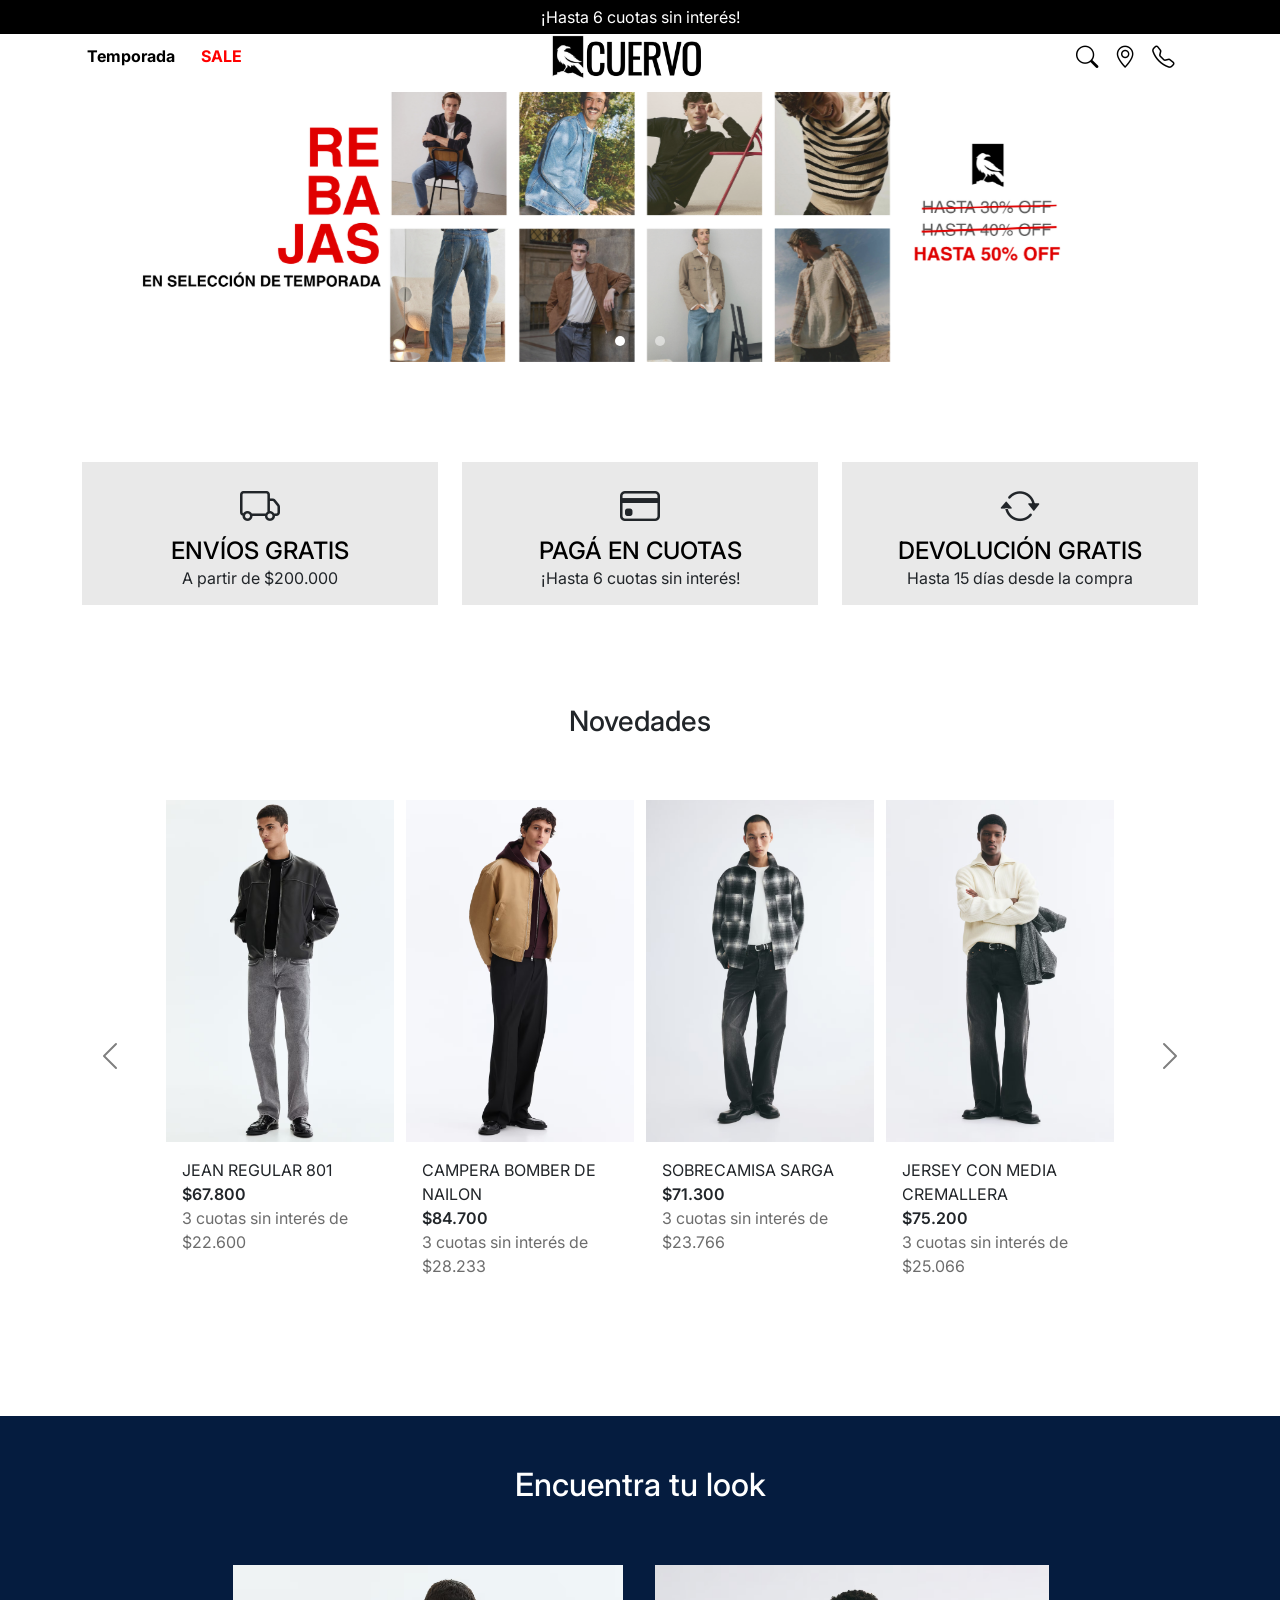
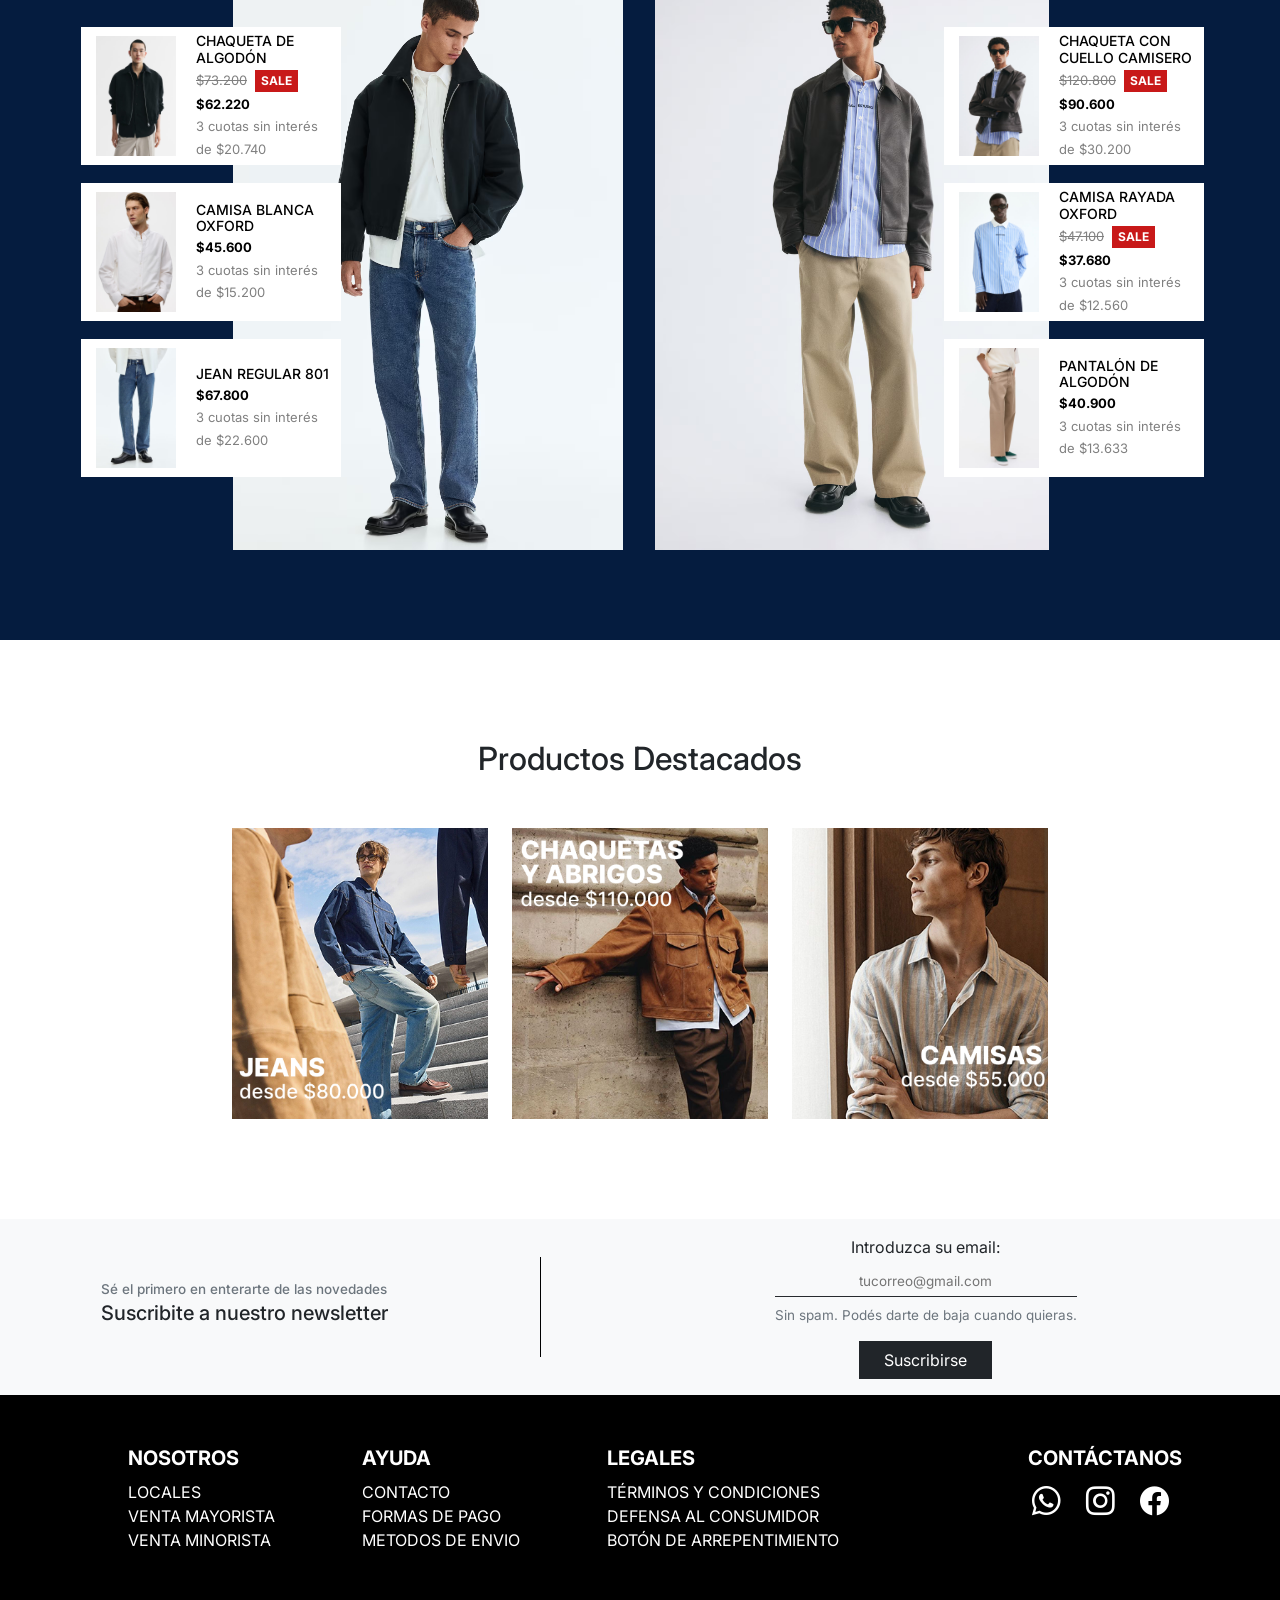
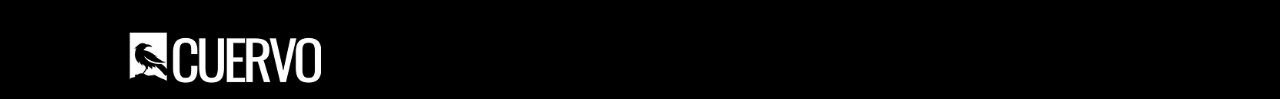
==== commit 3610afc4: "Update index.html" ====
--- a/index.html
+++ b/index.html
@@ -865,25 +865,24 @@
 <!--footer-->
 <footer class="bg-black">
     <div class="container-fluid p-0">
-        <div class="row align-items-center justify-content-center mb-5 py-3 bg-light g-0 m-0">
-            <div class="col text-center border-end border-1 border-dark py-4">
-                <!--le da color al fondo de gris claro-->
+        <div class="row align-items-center justify-content-center mb-5 py-3 bg-light g-0 m-0 text-center">
+            <div class="col-12 col-md-6 text-start border-end border-1 border-dark py-4 newsletter-texto d-flex flex-column justify-content-center">             <!--le da color al fondo de gris claro-->
                 <!--border-end: clase que agrega borde a la derecha de la columna-->
                 <!--border-dark: le da borde negro
                 border-1: le da grosor a borde de 1-->
-                <h6 class="mb-1 text-secondary">Sé el primero en enterarte de las novedades.</h6>
+                <h6 class="mb-1 text-secondary newsletter-subt">Sé el primero en enterarte de las novedades</h6>
                 <!--text-secondary le da color gris al texto-->
-                <h5>Suscribite a nuestro newsletter</h5>
-            </div>
-            <div class="col text-center">
-                <form>
+                <h5 class="newsletter-titulo">Suscribite a nuestro newsletter</h5>
+            </div>
+            <div class="col-12 col-md-6 text-center d-flex flex-column justify-content-center formulario-newsletter">
+                <form class="text-center newsletter-form">
                     <div class="mb-2">
                         <label for="newsletter-email" class="form-label d-block">
                             Introduzca su email:
                         </label>
                         <!--form-label es clase que le da espacio abajo del label-->
-                        <input type="email" class="inputEmail px-3 py-1" id="newsletter-email" required placeholder="tucorreo@gmail.com">
-                        <p class="py-2 text-secondary">Sin spam. Podés darte de baja cuando quieras.</p>
+                        <input type="email" class="inputEmail px-3 py-1 w-100 newsletter-subt" id="newsletter-email" required placeholder="tucorreo@gmail.com">
+                        <p class="py-2 text-secondary newsletter-subt">Sin spam. Podés darte de baja cuando quieras.</p>
                         <!--texto de ayuda o de aviso asociado al campo-->
                     </div>
                     <button type="submit" class="btn btn-dark enviarForm px-4">Suscribirse</button>
@@ -986,7 +985,7 @@
         </div>
 
         <div class="row px-3">
-            <div class="col-12 p-0 text-start">
+            <div class="col-12 p-0 text-start footer-desplazar">
                 <a class="navbar-brand m-0" href="index.html">
                 <img src="IMAGENES HOME/logo-negro.png" alt="Logo de CUERVO" class="logo-negro">
             </a>
--- a/styles.css
+++ b/styles.css
@@ -602,19 +602,36 @@
     align-items: center;
     justify-content: center;
     text-align: center;
-    border: 1px solid #505050;
+    border: px solid #072E73;
+    padding: 15px 10px;
+    background-color: #E9E9E9;
+}
+
+
+/*
+.tarjetasContacto {
+    display: flex;
+    flex-direction: column;
+    align-items: center;
+    justify-content: center;
+    text-align: center;
+    border: 2px solid #051C3F;
     padding: 15px 0;
-}
+    background-color: white;
+}
+*/
 
 
 .tituloApartado {
-    font-size: 20px;
+    font-size: 24px;
+    color: black;
+    
 }
 
 .apartadoMail, .infoContacto {
     font-weight: 500;
     text-decoration: none;
-    color: #000000;
+    color: #212529;
 }
 
 .apartadoMail:hover {
@@ -1295,6 +1312,7 @@
 
 .locales-seccion {
     margin-top: 40px;
+
 }
 
 /* FIN MAPA */
@@ -1427,7 +1445,7 @@
 /*banner contactanos PC igual al banner de index*/
 .bannerContacto {
     width: 100%;
-    aspect-ratio: 3775 / 831;
+    aspect-ratio: 3775 / 1100;
     object-fit: cover;
     display: block;
 }
@@ -1437,8 +1455,8 @@
 
     /*para darle estilo al punto cuando está seleccionado*/
     .precios .form-check-input:checked {
-        background-color:  #CF4A29;
-        border-color:  #CF4A29;
+        background-color:  #C81919;
+        border-color:  #C81919;
     }
 
     .form-check-input:focus {
@@ -1452,6 +1470,7 @@
         background-color: transparent;
         color: black;
         font-weight: 400;
+
     }
     .accordion-button:focus {
         box-shadow: none; /*le saco la sombra*/
@@ -1468,8 +1487,8 @@
 
     /*para darle estilo al punto cuando está seleccionado*/
     .precios .form-check-input:checked {
-        background-color: #CF4A29;
-        border-color: #CF4A29;
+        background-color: #C81919;
+        border-color: #C81919;
     }
 
     .form-check-input:focus {
@@ -1500,7 +1519,7 @@
 /* COLOR DE BOTONES SELECCIONADOS */
 .talles .btn-check:checked + .btn-outline-dark,
 .categorias .btn-check:checked + .btn-outline-dark {
-    background-color: #CF4A29;
+    background-color: #C81919;
     border-color: white;
     color: white;
 }
@@ -1554,3 +1573,243 @@
         position: static;
     }
 }
+
+.titulo-contacto {
+    font-size: 2.5rem;
+    background-color: rgba(0, 0, 0, 0.5);
+    padding: 10px 25px;
+}
+
+/*.contenedor-local {
+    border: 1px solid #051C3F !important;
+} */
+
+.bodylocales{
+    background-color: #051C3F;
+}
+
+
+
+.contenedor-local {
+    background-color: white;
+    border-radius: 10px;
+}
+
+.titulo-locales{
+    color: white;
+}
+
+.aclaracion{
+    color: red;
+}
+
+.form-check-input {
+    border: 1px solid #000;
+}
+
+
+/* PANEL LATERAL DE PRODUCTOS */
+.panel-producto {
+    width: 50vw !important;
+}
+
+@media (max-width: 767px) {
+    .panel-producto {
+        width: 100% !important;
+    }
+
+    .columna-imagen {
+        padding-left: 20px;
+        padding-right: 20px;
+        margin-bottom: 25px;
+    }
+}
+
+/* FILTROS FIJOS DURANTE EL SCROLL */
+@media (min-width: 768px) {
+    .filtro-lateral {
+        position: sticky;
+        top: 20px;
+        align-self: flex-start;
+    }
+}
+
+/* EVITAR DESPLAZAMIENTO AL ABRIR MODAL */
+html {
+    overflow-y: scroll;
+}
+
+body {
+    overflow-y: auto !important;
+}
+
+/* NEWLESTER MEDIDAS ACORDES AL FOOTER */
+/*
+footer .inputEmail {
+    max-width: 400px;
+}
+
+.bg-light form {
+    display: flex;
+    flex-direction: column;
+    align-items: center;
+}
+
+.bg-light form {
+    display: flex;
+    flex-direction: column;
+    align-items: center;
+}
+
+.bg-light input {
+    text-align: center;
+}
+
+footer .row.bg-light > .col:first-child {
+    flex: 0 0 36%;
+    max-width: 36%;
+}
+
+footer .row.bg-light > .col:last-child {
+    flex: 0 0 64%;
+    max-width: 64%;
+}
+
+*/
+
+/* NEWSLETTER */
+footer .inputEmail {
+    max-width: 400px;
+}
+
+.bg-light form {
+    display: flex;
+    flex-direction: column;
+    align-items: center;
+}
+
+.bg-light input {
+    text-align: center;
+}
+
+/* FOOTER */
+.footer-titulo {
+    font-size: 20px;
+}
+
+.enlace-footer {
+    font-size: 16px;
+}
+
+.footer-col:has(.contacto) {
+    display: flex;
+    flex-direction: column;
+    align-items: center;
+}
+
+.redes-sociales {
+    display: flex;
+    justify-content: center;
+    gap: 15px;
+}
+
+/* AJUSTES PARA PC */
+@media (min-width: 768px) {
+
+    .footer-col:not(:last-child) {
+        margin-left: 30px;
+    }
+
+    .logo-negro {
+        transform: translateX(35px);
+    }
+
+    .formulario-newsletter {
+        padding-left: 30px;
+    }
+
+    .newsletter-titulo {
+        margin-left: 0px;
+    }
+
+    .newsletter-subt {
+        font-size: 13.5px;
+    }
+
+    .newsletter-texto {
+        padding-left: 7.9% !important;
+        border-right: 1px solid black !important;
+    }
+
+    /* División del newsletter alineada con LEGALES */
+    footer .newsletter-texto {
+        flex: 0 0 42.3%;
+        max-width: 42.3%;
+    }
+
+    footer .formulario-newsletter {
+        flex: 0 0 57.7%;
+        max-width: 57.7%;
+    }
+}
+
+/* AJUSTES PARA CELULAR */
+@media (max-width: 767px) {
+
+    .footer-titulo {
+        font-size: 15px;
+    }
+
+    .enlace-footer {
+        font-size: 12px;
+    }
+
+    .footer-col:has(.contacto) {
+        align-items: stretch;
+    }
+
+    .footer-col:has(.contacto) .footer-titulo {
+        width: 100%;
+        display: flex;
+        justify-content: space-between;
+    }
+
+    .redes-sociales {
+        justify-content: flex-start;
+    }
+
+    .newsletter-texto {
+        padding: 25px 25px 10px !important;
+        border-right: none !important;
+    }
+
+    .newsletter-texto h6,
+    .newsletter-texto h5 {
+        text-align: center;
+    }
+
+    .formulario-newsletter {
+        padding: 10px 25px 25px;
+    }
+}
+
+@media (min-width: 768px) and (max-width: 1100px) {
+    .footer-col:has(.contacto) {
+        align-items: stretch;
+    }
+
+    .footer-col:has(.contacto) .footer-titulo {
+        width: 100%;
+        display: flex;
+        justify-content: space-between;
+    }
+
+    .redes-sociales {
+        justify-content: flex-start;
+    }
+}
+@media (max-width: 1100px) {
+    .newsletter-texto {
+        border-right: none !important;
+    }
+}
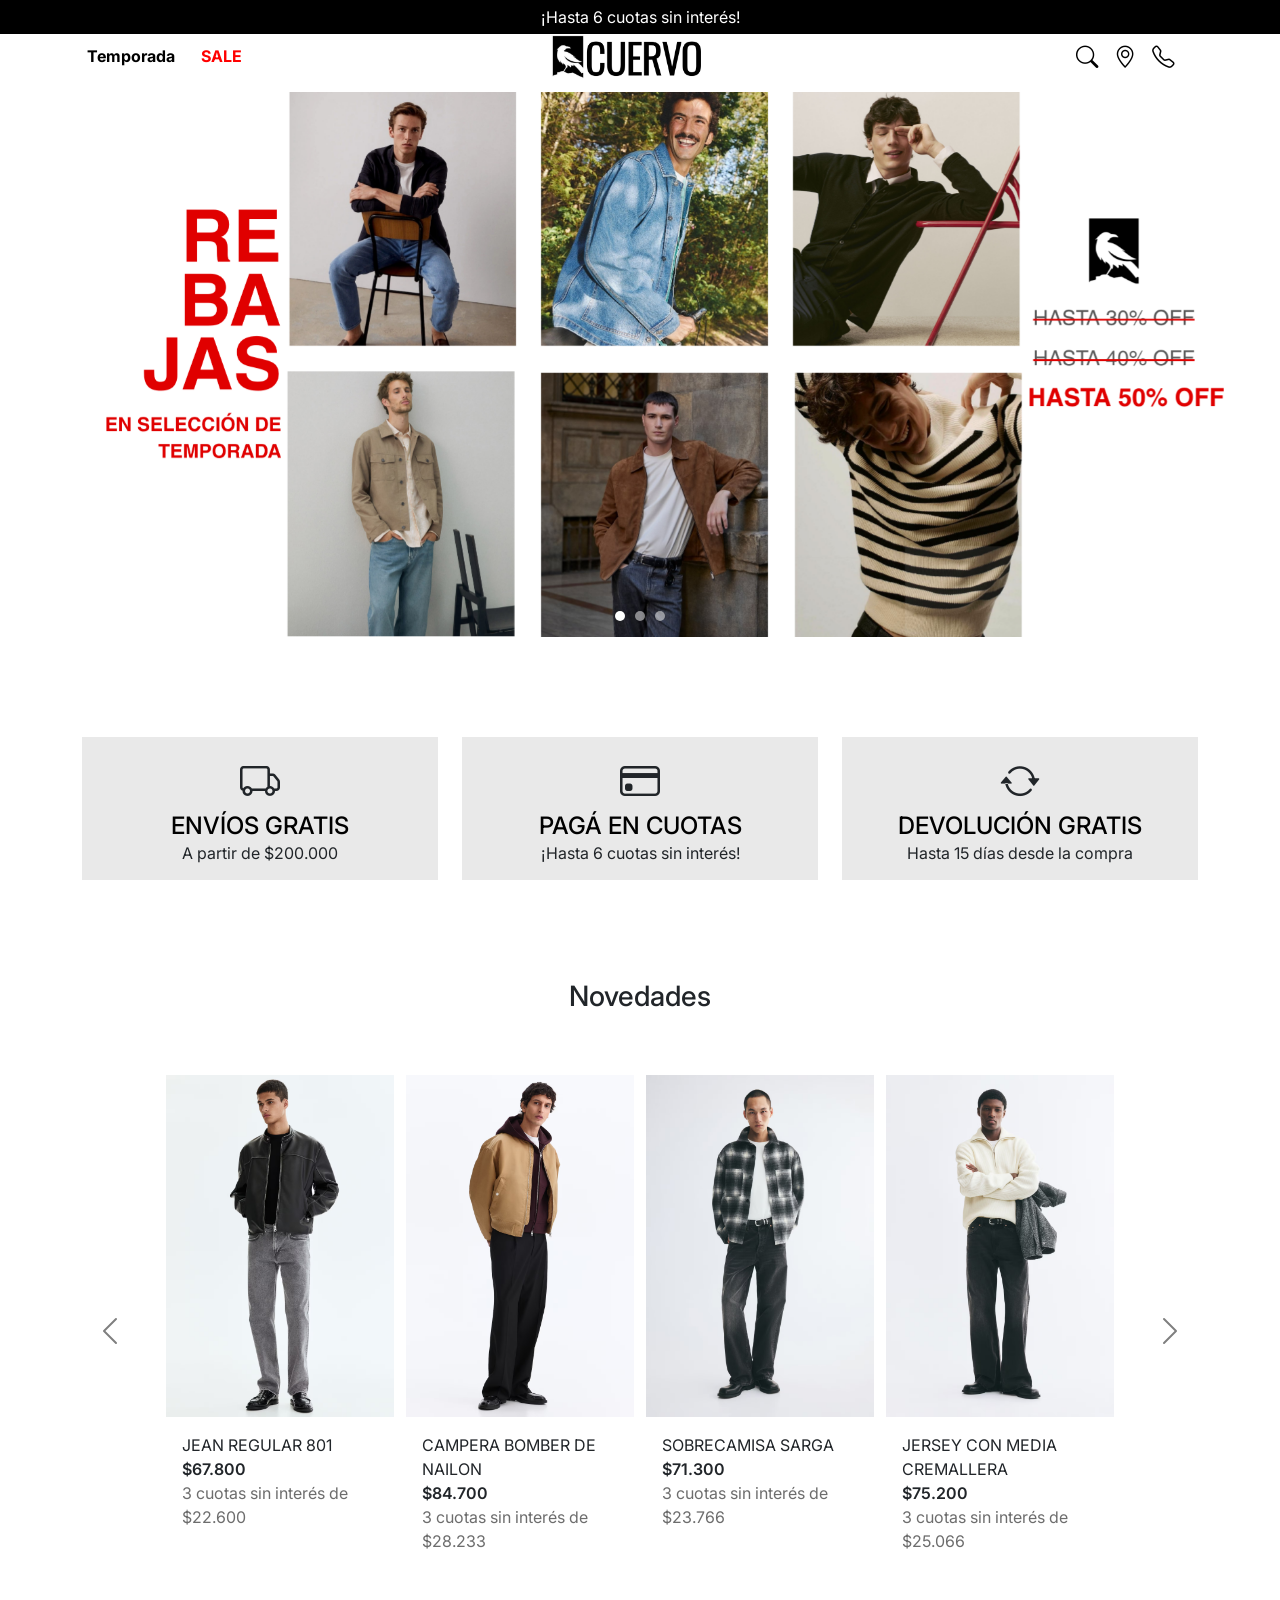
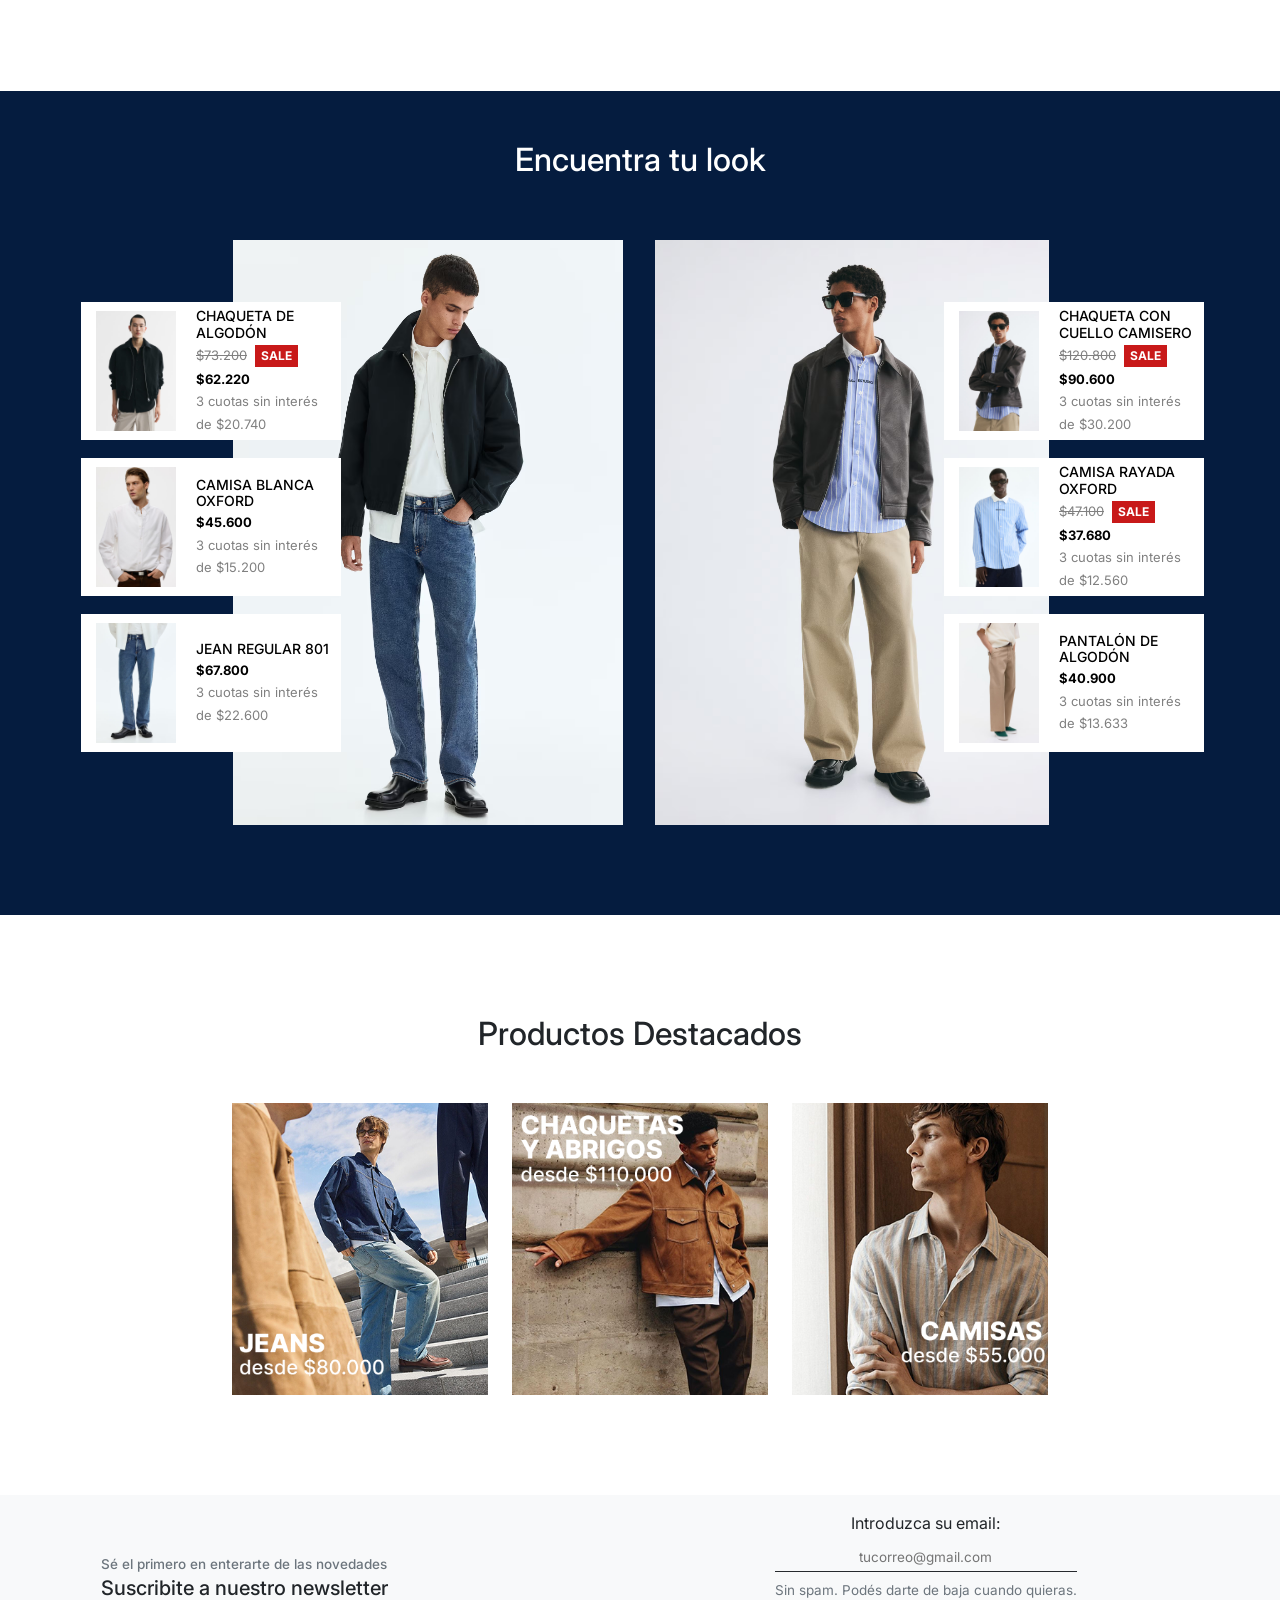
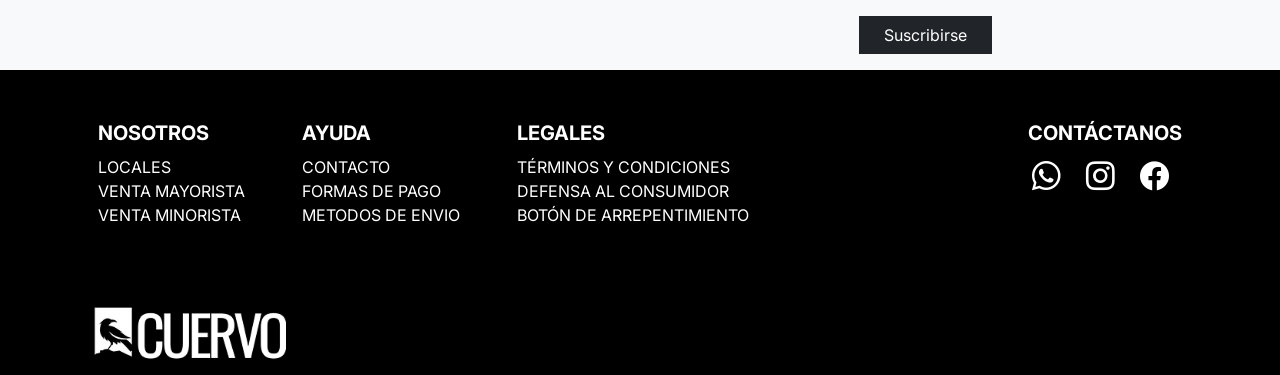
==== commit 38f646c8: "Update index.html" ====
--- a/index.html
+++ b/index.html
@@ -147,24 +147,24 @@
     <div class="carousel-inner">
         <!-- Bootstrap: define cada diapositiva del carrusel -->
         <div class="carousel-item active">
-            <img src="IMAGENES HOME/home-banner-rebajas.png" class="d-block w-100 d-none d-md-block" alt="Banner 1" alt="Banner rebajas">
+            <img src="IMAGENES HOME/home-banner-rebajas-1.png" class="d-block w-100 d-none d-md-block" alt="Banner 1" alt="Banner rebajas">
 
             <!-- Banner celular -->
-            <img src="IMAGENES HOME/home-banner-rebajas-celular.png" class="d-block w-100 d-md-none bannerCelular" alt="Banner rebajas">
+            <img src="IMAGENES HOME/home-banner-rebajas-cel.png" class="d-block w-100 d-md-none bannerCelular" alt="Banner rebajas">
 
         </div>
 
         <div class="carousel-item">
-            <img src="IMAGENES HOME/home-banner-denim.png" class="d-block w-100 d-none d-md-block" alt="Banner denim">
+            <img src="IMAGENES HOME/home-banner-denim-1.png" class="d-block w-100 d-none d-md-block" alt="Banner denim">
 
             <!-- Banner celular -->
-             <img src="IMAGENES HOME/home-banner-denim-celular.png" class="d-block w-100 d-md-none bannerCelular" alt="Banner denim">
+             <img src="IMAGENES HOME/home-banner-denim-cel.png" class="d-block w-100 d-md-none bannerCelular" alt="Banner denim">
         </div>
 
         <div class="carousel-item">
-            <img src="IMAGENES HOME/home-banner-nuevacoleccion.png" class="d-block w-100 d-none d-md-block" alt="Banner nueva colección">
+            <img src="IMAGENES HOME/home-banner-nueva-1.png" class="d-block w-100 d-none d-md-block" alt="Banner nueva colección">
             <!-- Banner celular -->
-            <img src="IMAGENES HOME/home-banner-nuevacoleccion-celular.png" class="d-block w-100 d-md-none bannerCelular" alt="Banner nueva colección">
+            <img src="IMAGENES HOME/home-banner-nueva-cel.png" class="d-block w-100 d-md-none bannerCelular" alt="Banner nueva colección">
         </div>
 
     </div>
--- a/styles.css
+++ b/styles.css
@@ -1716,13 +1716,12 @@
 /* AJUSTES PARA PC */
 @media (min-width: 768px) {
 
-    .footer-col:not(:last-child) {
+    /*.footer-col:not(:last-child) {
         margin-left: 30px;
     }
-
     .logo-negro {
         transform: translateX(35px);
-    }
+    }*/
 
     .formulario-newsletter {
         padding-left: 30px;
@@ -1813,3 +1812,6 @@
         border-right: none !important;
     }
 }
+.newsletter-texto {
+    border-right-color: #f8f9fa !important;
+}
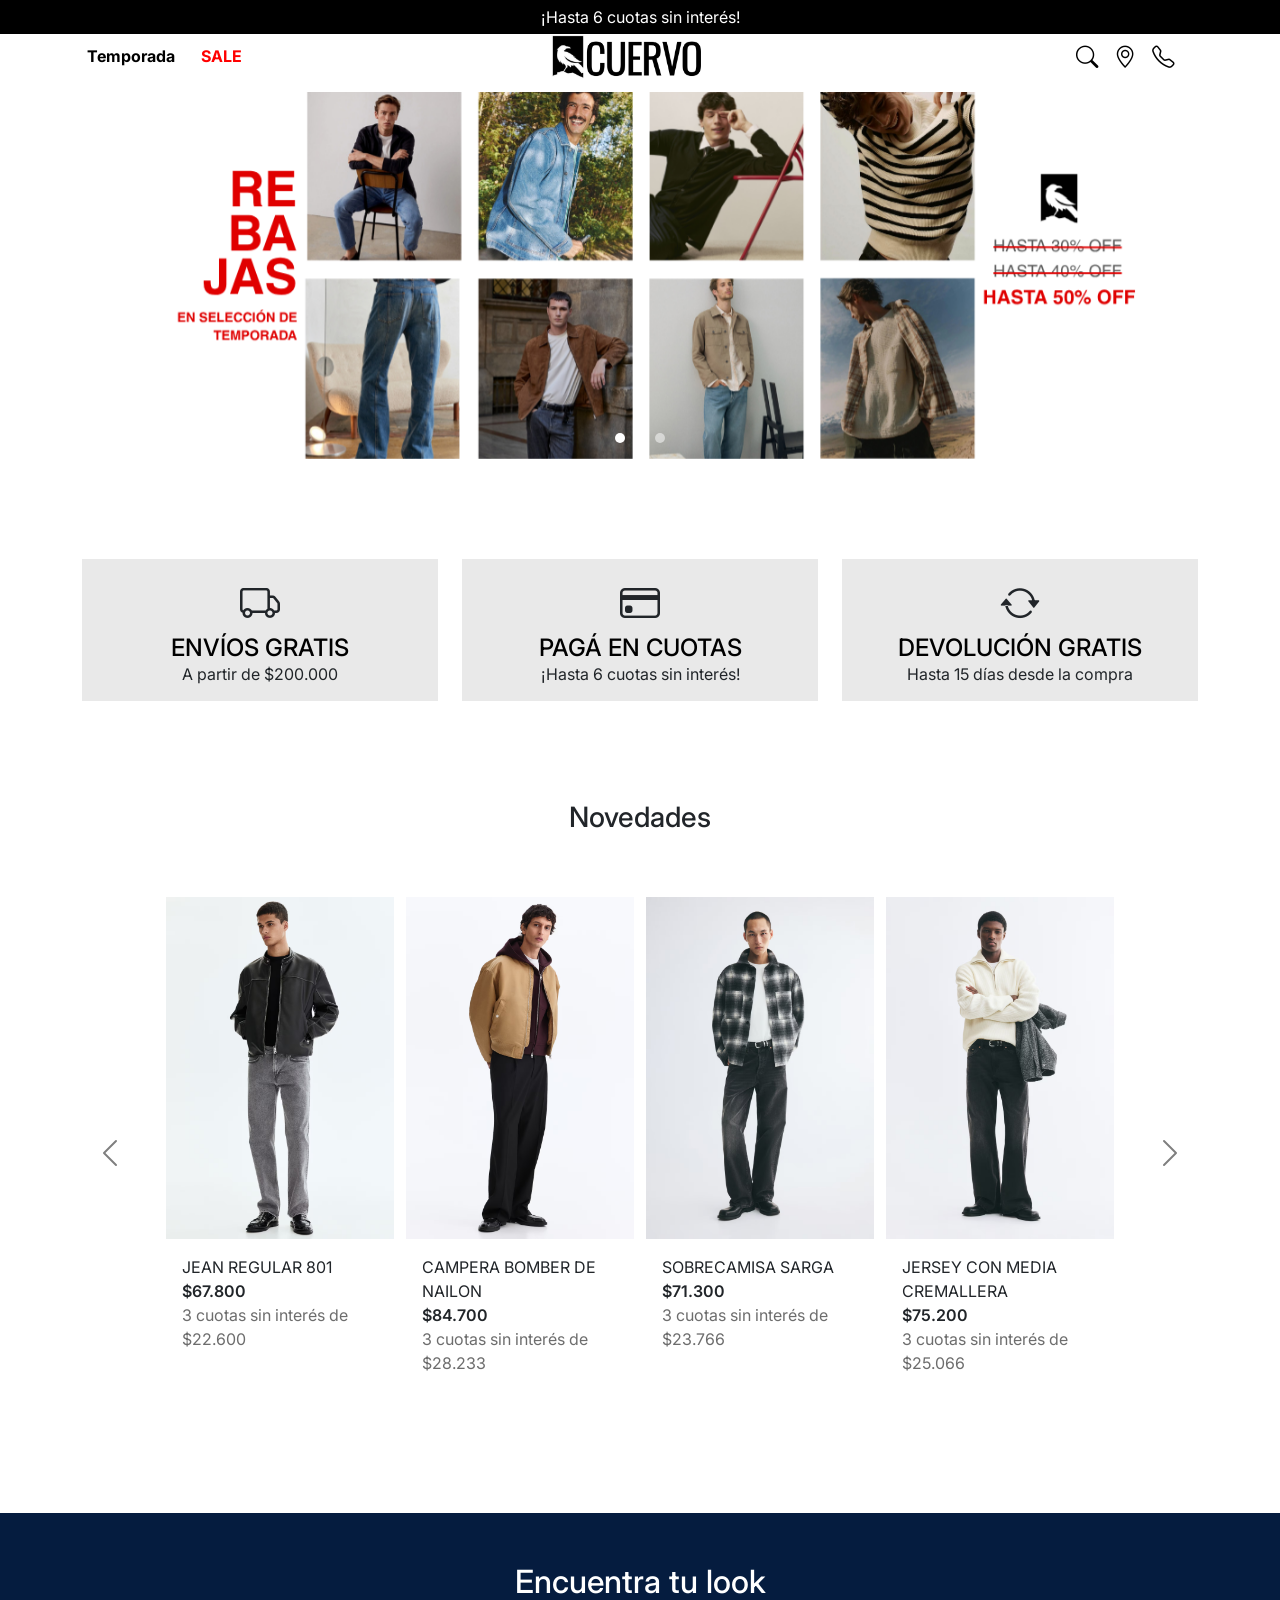
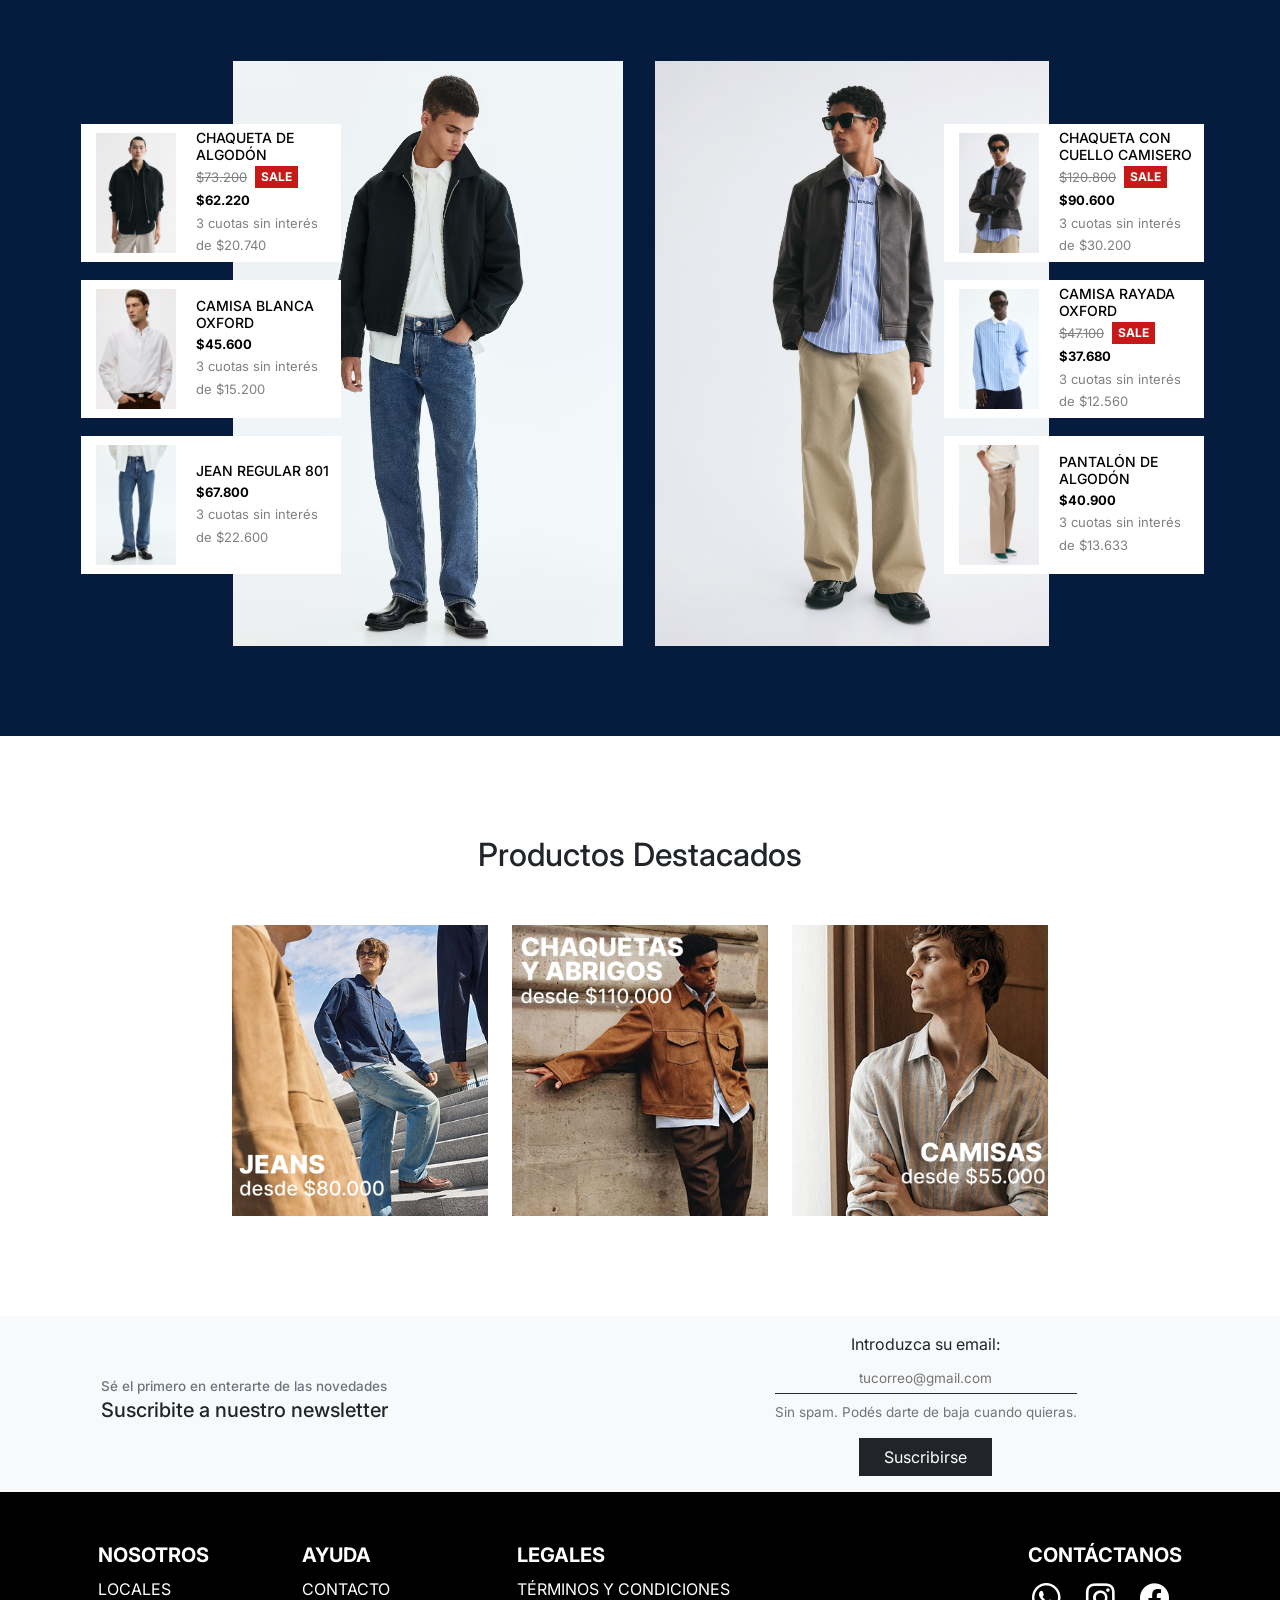
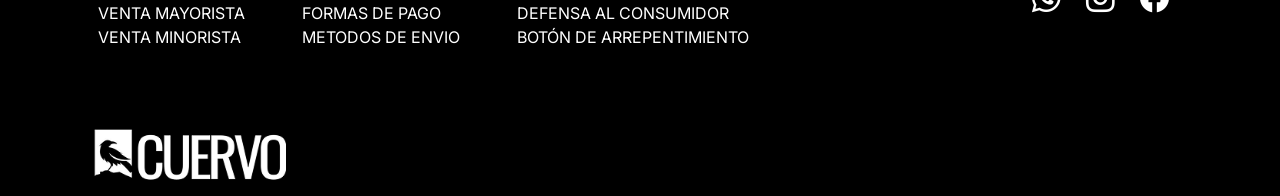
==== commit 534b7d65: "Update index.html" ====
--- a/index.html
+++ b/index.html
@@ -147,7 +147,7 @@
     <div class="carousel-inner">
         <!-- Bootstrap: define cada diapositiva del carrusel -->
         <div class="carousel-item active">
-            <img src="IMAGENES HOME/home-banner-rebajas-1.png" class="d-block w-100 d-none d-md-block" alt="Banner 1" alt="Banner rebajas">
+            <img src="IMAGENES HOME/home-banner-rebajas-3.png" class="d-block w-100 d-none d-md-block" alt="Banner 1" alt="Banner rebajas">
 
             <!-- Banner celular -->
             <img src="IMAGENES HOME/home-banner-rebajas-cel.png" class="d-block w-100 d-md-none bannerCelular" alt="Banner rebajas">
@@ -155,14 +155,14 @@
         </div>
 
         <div class="carousel-item">
-            <img src="IMAGENES HOME/home-banner-denim-1.png" class="d-block w-100 d-none d-md-block" alt="Banner denim">
+            <img src="IMAGENES HOME/home-banner-denim-3.png" class="d-block w-100 d-none d-md-block" alt="Banner denim">
 
             <!-- Banner celular -->
              <img src="IMAGENES HOME/home-banner-denim-cel.png" class="d-block w-100 d-md-none bannerCelular" alt="Banner denim">
         </div>
 
         <div class="carousel-item">
-            <img src="IMAGENES HOME/home-banner-nueva-1.png" class="d-block w-100 d-none d-md-block" alt="Banner nueva colección">
+            <img src="IMAGENES HOME/home-banner-nueva-3.png" class="d-block w-100 d-none d-md-block" alt="Banner nueva colección">
             <!-- Banner celular -->
             <img src="IMAGENES HOME/home-banner-nueva-cel.png" class="d-block w-100 d-md-none bannerCelular" alt="Banner nueva colección">
         </div>
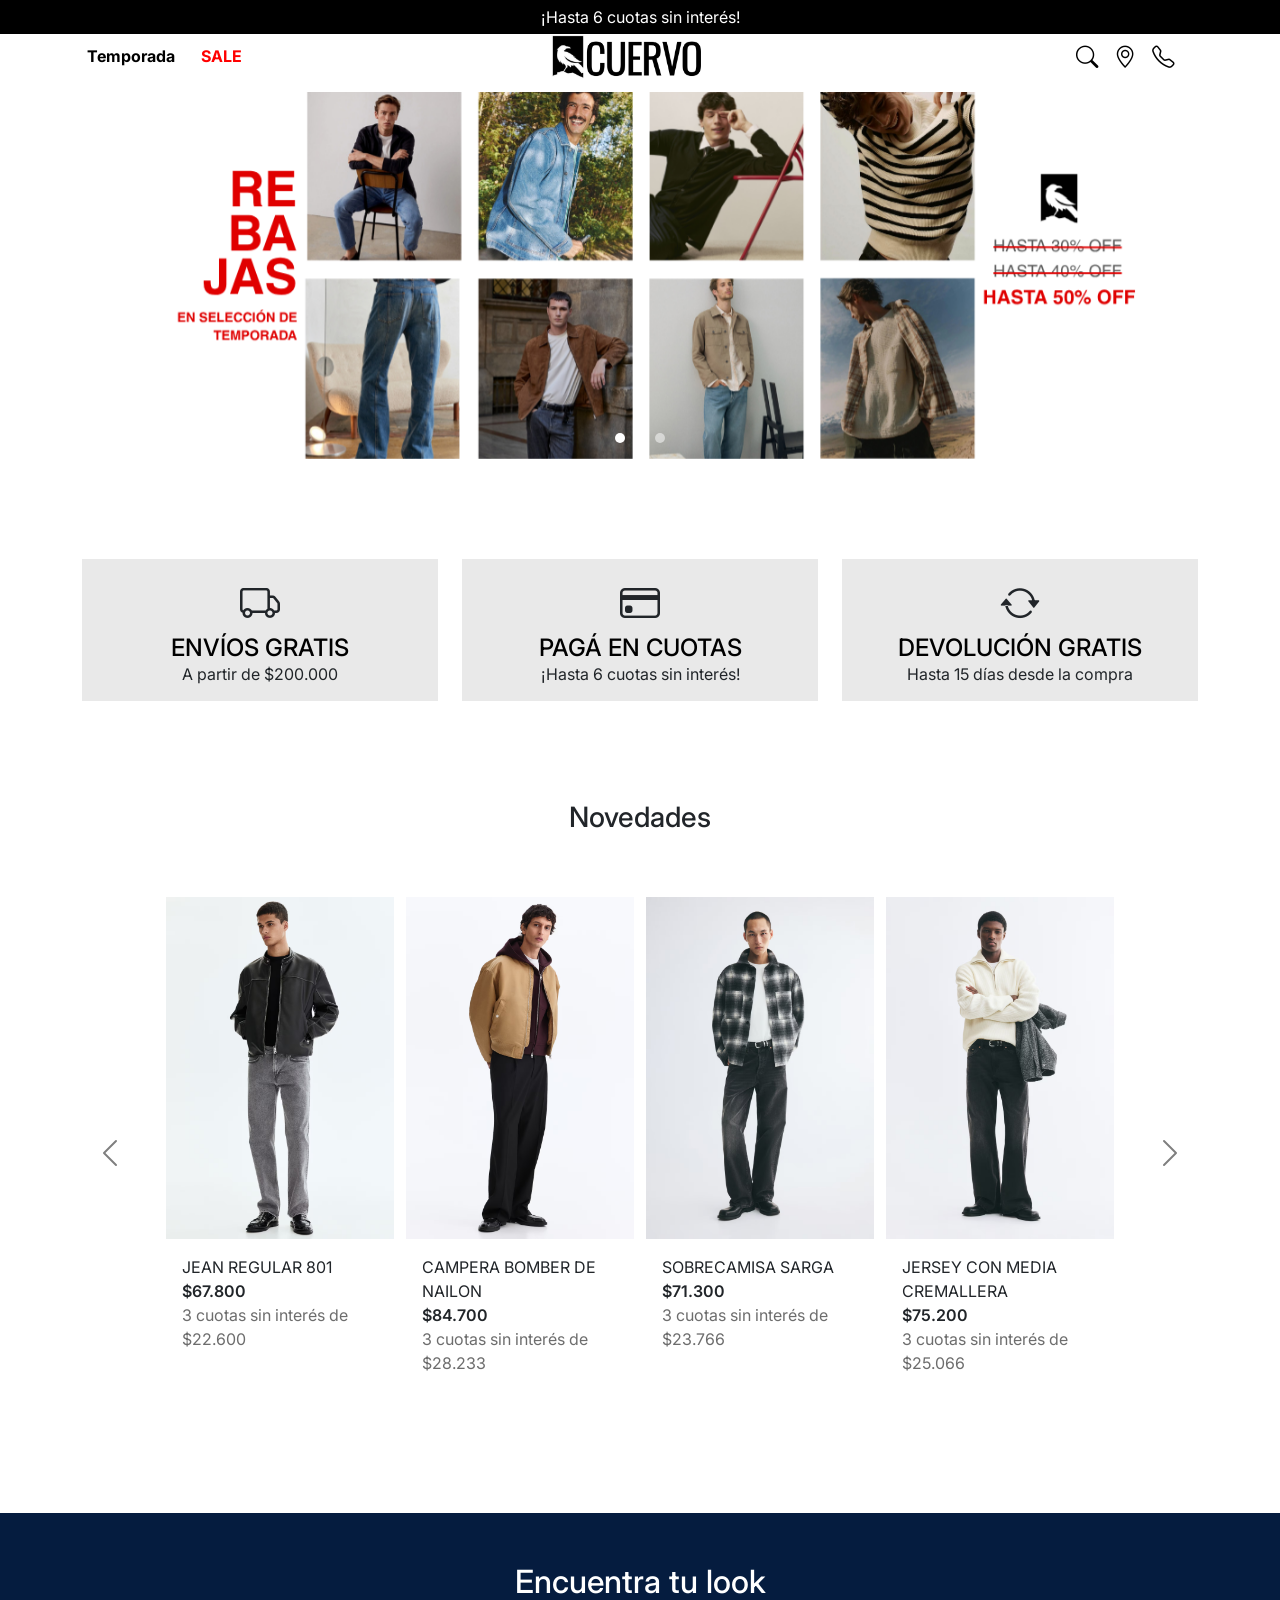
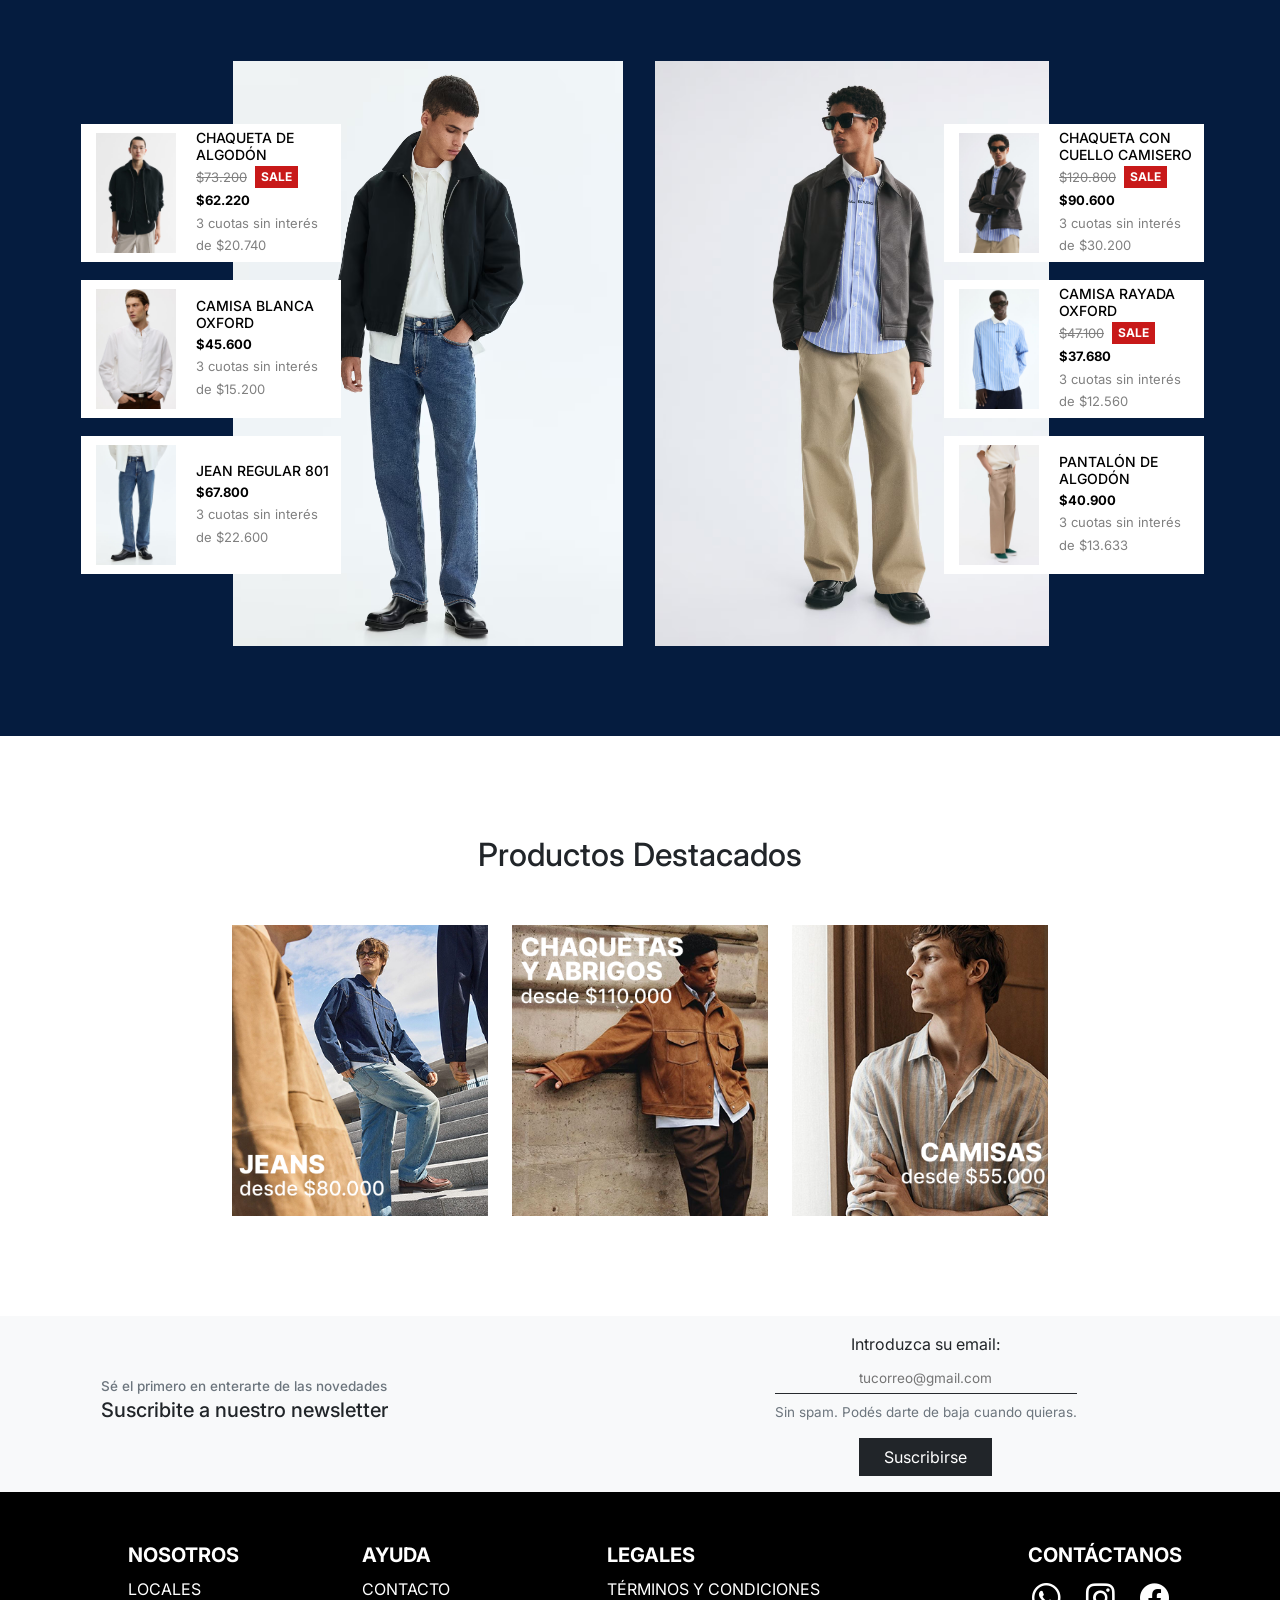
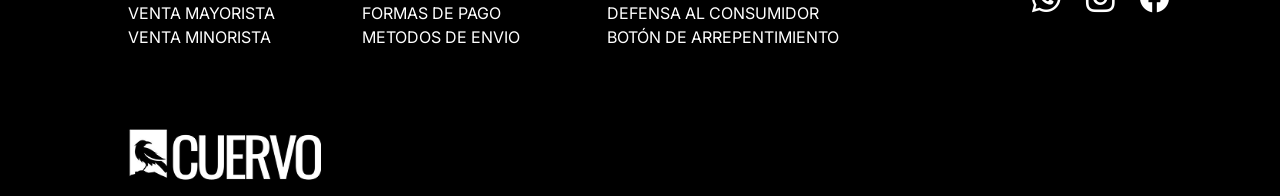
==== commit be02a0e6: "Update fmt.Println message from 'Hello' to 'Goodbye'" ====
--- a/index.html
+++ b/index.html
@@ -150,7 +150,7 @@
             <img src="IMAGENES HOME/home-banner-rebajas-3.png" class="d-block w-100 d-none d-md-block" alt="Banner 1" alt="Banner rebajas">
 
             <!-- Banner celular -->
-            <img src="IMAGENES HOME/home-banner-rebajas-cel.png" class="d-block w-100 d-md-none bannerCelular" alt="Banner rebajas">
+            <img src="IMAGENES HOME/home-banner-rebajas-cel2.png" class="d-block w-100 d-md-none bannerCelular" alt="Banner rebajas">
 
         </div>
 
@@ -158,13 +158,13 @@
             <img src="IMAGENES HOME/home-banner-denim-3.png" class="d-block w-100 d-none d-md-block" alt="Banner denim">
 
             <!-- Banner celular -->
-             <img src="IMAGENES HOME/home-banner-denim-cel.png" class="d-block w-100 d-md-none bannerCelular" alt="Banner denim">
+             <img src="IMAGENES HOME/home-banner-denim-cel2.png" class="d-block w-100 d-md-none bannerCelular" alt="Banner denim">
         </div>
 
         <div class="carousel-item">
             <img src="IMAGENES HOME/home-banner-nueva-3.png" class="d-block w-100 d-none d-md-block" alt="Banner nueva colección">
             <!-- Banner celular -->
-            <img src="IMAGENES HOME/home-banner-nueva-cel.png" class="d-block w-100 d-md-none bannerCelular" alt="Banner nueva colección">
+            <img src="IMAGENES HOME/home-banner-nueva-cel2.png" class="d-block w-100 d-md-none bannerCelular" alt="Banner nueva colección">
         </div>
 
     </div>
--- a/styles.css
+++ b/styles.css
@@ -1445,7 +1445,7 @@
 /*banner contactanos PC igual al banner de index*/
 .bannerContacto {
     width: 100%;
-    aspect-ratio: 3775 / 1100;
+    aspect-ratio: 71 / 21;
     object-fit: cover;
     display: block;
 }
@@ -1716,12 +1716,13 @@
 /* AJUSTES PARA PC */
 @media (min-width: 768px) {
 
-    /*.footer-col:not(:last-child) {
+    .footer-col:not(:last-child) {
         margin-left: 30px;
     }
+
     .logo-negro {
         transform: translateX(35px);
-    }*/
+    }
 
     .formulario-newsletter {
         padding-left: 30px;
@@ -1812,6 +1813,8 @@
         border-right: none !important;
     }
 }
+
 .newsletter-texto {
     border-right-color: #f8f9fa !important;
 }
+
